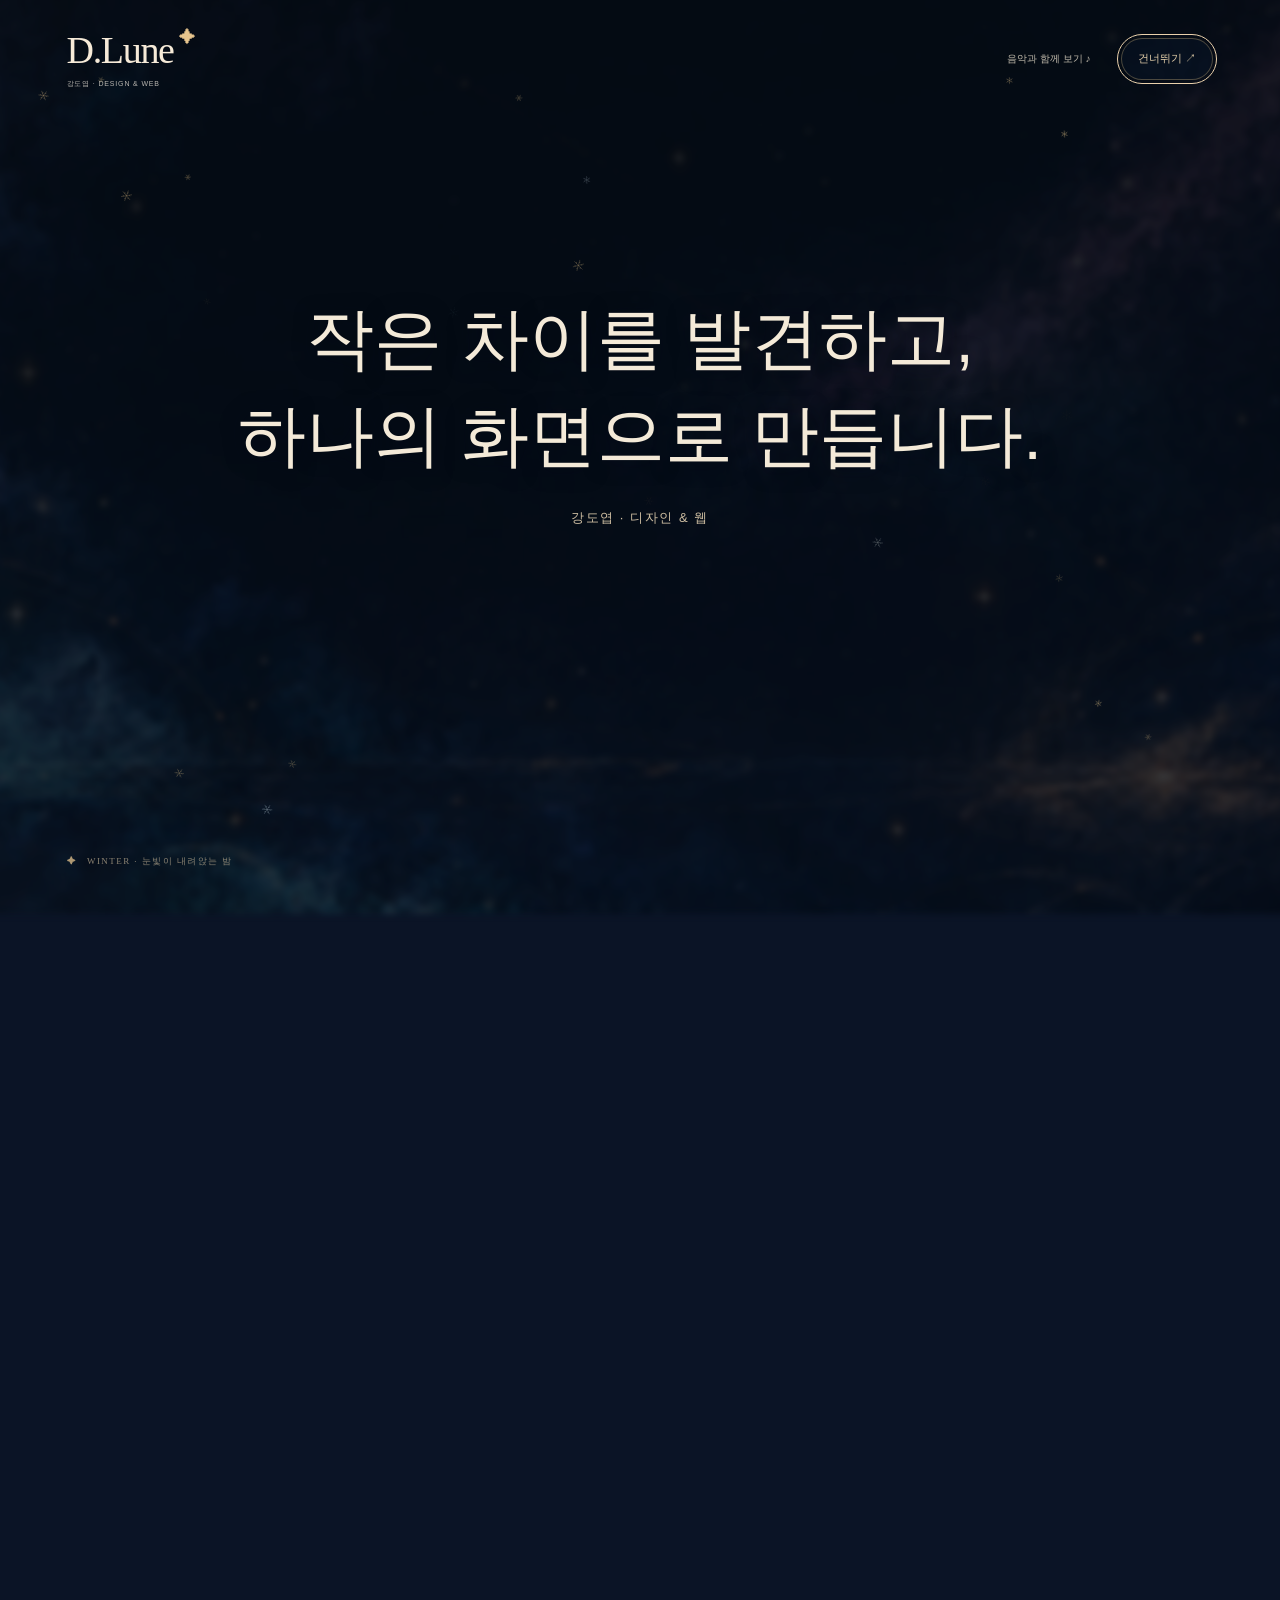
==== index.html @ 25601961 "Add Geunal Archive and refine project introductions" ====
<!DOCTYPE html>
<html lang="ko">
<head>
<meta charset="UTF-8">
<meta name="viewport" content="width=device-width, initial-scale=1">
<meta name="theme-color" content="#0b1426">
<title>D.Lune · Reactive Water</title>
<script>
(()=>{
  const key='dlune-intro-seen-v1';
  let seen=false;
  try{seen=localStorage.getItem(key)==='1';}catch{}
  if(!seen){try{seen=sessionStorage.getItem(key)==='1';}catch{}}
  window.__dlIntroSeen=seen;
  if(seen)document.documentElement.classList.add('intro-seen');
})();
</script>
<style>
html.intro-seen #opening{display:none}
html.intro-seen body.is-intro{overflow:auto}
html.intro-seen main,body.is-return-visit main{opacity:1;transition:none}
</style>

<link rel="icon" type="image/svg+xml" href="data:image/svg+xml,%3Csvg xmlns='http://www.w3.org/2000/svg' viewBox='0 0 64 64'%3E%3Crect width='64' height='64' rx='16' fill='%230b1426'/%3E%3Cpath d='M41 10A24 24 0 1 0 52 49A22 22 0 0 1 41 10Z' fill='%23e7c58e'/%3E%3C/svg%3E">

<style>
:root{
  color-scheme:dark;
  --bg:#1b2540;
  --text:#f5f4fc;
  --muted:#d6ddf0;
  --gold:#ead1ac;
  --line:#d3d9f03d;
  --ease:cubic-bezier(.22,.7,.2,1);
}
*{box-sizing:border-box}
body{
  margin:0;
  overflow-x:clip;
  background:var(--bg);
  color:var(--text);
  font-family:Arial,"Malgun Gothic",sans-serif;
}
body.is-intro{overflow:hidden}
html{scroll-padding-top:110px;overflow-x:clip}
button,a,select{-webkit-tap-highlight-color:transparent}
button,select{font:inherit}
button{color:inherit;cursor:pointer;touch-action:manipulation}
a[href],select,[role=button],[role=tab]{cursor:pointer}
button:focus-visible,a:focus-visible,select:focus-visible{
  outline:2px solid var(--gold);
  outline-offset:6px;
}
[hidden]{display:none!important}
a{color:inherit}
.sr-only{
  position:absolute;
  width:1px;
  height:1px;
  padding:0;
  overflow:hidden;
  clip-path:inset(50%);
  white-space:nowrap;
}
.eyebrow{
  color:var(--gold);
  font-size:11px;
  letter-spacing:.12em;
  line-height:1.8;
}
.muted{color:var(--muted)}

#pageBackdrop{
  position:fixed;
  inset:0;
  z-index:0;
  pointer-events:none;
  background:
    radial-gradient(ellipse at 9% 8%,#849be963,transparent 56%),
    radial-gradient(ellipse at 90% 33%,#ad85bc4f,transparent 55%),
    radial-gradient(ellipse at 40% 100%,#66b9bd3d,transparent 63%),
    linear-gradient(135deg,#253655,#2b304f 52%,#284459);
}
#ambient{
  position:fixed;
  inset:0;
  width:100vw;
  height:100vh;
  height:100dvh;
  z-index:0;
  opacity:.55;
  pointer-events:none;
}

header{
  position:fixed;
  inset:0 0 auto;
  z-index:20;
  display:flex;
  align-items:center;
  justify-content:space-between;
  gap:16px;
  padding:24px 5%;
  background:linear-gradient(#1b2540f5,#1b2540cf 65%,transparent);
}
.brand{
  border:0;
  padding:0;
  background:none;
  font-size:19px;
  letter-spacing:.04em;
  text-align:left;
  white-space:nowrap;
}
.brand small{
  display:block;
  margin-top:8px;
  font-size:8px;
  font-weight:400;
  letter-spacing:.1em;
  color:var(--muted);
}
nav{display:flex;align-items:center;gap:9px}
.nav-link{
  border:0;
  background:none;
  padding:10px;
  color:var(--muted);
  font-size:11px;
}
.round{
  width:36px;
  height:36px;
  border:1px solid var(--line);
  border-radius:50%;
  background:none;
  color:var(--gold);
}
.round[aria-pressed=false]{opacity:.5}
select{
  max-width:120px;
  padding:10px;
  border:1px solid var(--line);
  border-radius:22px;
  background:var(--bg);
  color:var(--gold);
  font-size:10px;
}

main{
  position:relative;
  z-index:1;
  max-width:1280px;
  margin:auto;
  padding:0 7%;
  opacity:0;
  transition:opacity .8s;
}
body.ready main{opacity:1}
.hero{
  position:relative;
  display:flex;
  align-items:center;
  min-height:60svh;
  padding:135px 0 28px;
}
.hero h1{
  font-size:clamp(34px,4.4vw,60px);
  line-height:1.35;
  letter-spacing:-.05em;
  font-weight:400;
  margin:18px 0;
}
.hero p:not(.eyebrow){
  font-size:14px;
  line-height:2.1;
  color:var(--muted);
}
.text-button{
  display:flex;
  align-items:center;
  justify-content:space-between;
  gap:35px;
  padding:15px 0;
  border:0;
  border-bottom:1px solid var(--line);
  background:none;
  color:var(--gold);
  font-size:13px;
}
.hero .text-button{margin-top:24px}
.hero-beam{
  position:absolute;
  bottom:0;
  left:50%;
  width:1px;
  height:120px;
  background:linear-gradient(transparent,var(--gold));
  opacity:.7;
}

/* 폴더와 중앙 연결선 */
.timeline{position:relative;padding:20px 0 80px}
.track{
  position:absolute;
  top:0;
  bottom:0;
  left:50%;
  width:2px;
  transform:translateX(-50%);
  background:#ead1ac25;
  pointer-events:none;
}
.track>span{
  display:block;
  position:relative;
  left:-1px;
  width:4px;
  height:100%;
  border-radius:4px;
  background:linear-gradient(#ead1ac40,#edbf85 72%,#fff6dd);
  transform-origin:top;
  transform:scaleY(0);
  box-shadow:0 0 10px #ead1ac99,0 0 24px #edb76d55;
}
.track-head{
  position:absolute;
  left:50%;
  top:0;
  width:18px;
  height:26px;
  border-radius:50%;
  transform:translate(-50%,-50%);
  background:radial-gradient(ellipse,#fffef4 15%,#ffe7ac 45%,#edb76d80 72%,transparent);
  box-shadow:0 0 16px #fff1c8cc,0 0 36px #edb76d99;
  pointer-events:none;
  z-index:2;
}
.track-head::before{
  content:"";
  position:absolute;
  left:50%;
  bottom:8px;
  width:48px;
  height:135px;
  transform:translateX(-50%);
  background:radial-gradient(ellipse at 50% 100%,#fff0ca70, #edb76d28 38%,transparent 72%);
}
.track-head::after{
  content:"";
  position:absolute;
  top:50%;
  left:50%;
  width:42px;
  height:2px;
  transform:translate(-50%,-50%);
  background:linear-gradient(90deg,transparent,#fff7df,transparent);
  box-shadow:0 0 9px #fff0ca99;
}
.timeline.light-muted .track>span{width:2px;left:0;box-shadow:none;background:#c4af84}
.timeline.light-muted .track-head{display:none}
.timeline.light-muted .node{box-shadow:none}
.timeline.light-muted .node::before{opacity:0}
.timeline.light-muted .node-ring,.timeline.light-muted .node-spark,
.timeline.light-muted .node::after{display:none}
.node-ring,.node-spark{position:absolute;pointer-events:none;opacity:0}
.node-ring{
  inset:-5px;
  border:1px solid #ffe4ae;
  border-radius:50%;
  box-shadow:0 0 12px #edb76d66,inset 0 0 10px #ead1ac44;
}
.node-ring.secondary{border-color:#c8ddfa;box-shadow:0 0 14px #adc9f855}
.node-spark{
  left:50%;top:50%;width:4px;height:4px;
  border-radius:50%;background:#fff0ce;
  box-shadow:0 0 9px #ffe3a9;
  transform:translate(-50%,-50%) rotate(var(--angle)) translateX(5px);
}
.node-spark:nth-of-type(3n){background:#cbdcff;box-shadow:0 0 9px #bacdfb}
.node.is-arriving::after{animation:node-flare 1.3s ease-out both}
.node.is-arriving .node-ring{animation:node-ring 1.25s cubic-bezier(.16,.7,.2,1) both}
.node.is-arriving .node-ring.secondary{animation-delay:.16s}
.node.is-arriving .node-spark{animation:node-spark 1.05s var(--delay) ease-out both}
@keyframes node-flare{
  0%{opacity:0;transform:translate(-50%,-50%) scale(.3)}
  18%{opacity:.9}
  100%{opacity:0;transform:translate(-50%,-50%) scale(1.5)}
}
@keyframes node-ring{
  0%{opacity:0;transform:scale(.5)}
  12%{opacity:.85}
  100%{opacity:0;transform:scale(5)}
}
@keyframes node-spark{
  0%{opacity:0;transform:translate(-50%,-50%) rotate(var(--angle)) translateX(7px) scale(.4)}
  18%{opacity:1}
  100%{opacity:0;transform:translate(-50%,-50%) rotate(var(--angle)) translateX(var(--radius)) scale(.2)}
}
.folder-row{
  position:relative;
  padding:70px 0;
  scroll-margin-top:110px;
}
.folder-row:first-of-type{padding-top:20px}
.row-trigger{
  position:relative;
  display:grid;
  grid-template-columns:1fr 1fr;
  gap:14%;
  align-items:center;
  min-height:290px;
}
.node{
  position:absolute;
  left:50%;
  top:50%;
  width:12px;
  height:12px;
  border-radius:50%;
  background:#9c97a1;
  transform:translate(-50%,-50%);
  box-shadow:0 0 12px #c4af8422;
  pointer-events:none;
}
.node::before{
  content:"";
  position:absolute;
  inset:-6px;
  border:1px solid #ead1ac38;
  border-radius:50%;
}
.node::after{
  content:"";
  position:absolute;
  left:50%;top:50%;
  width:100px;height:100px;
  border-radius:50%;
  background:radial-gradient(circle,#fff2cd99,#edbf8540 28%,#bacdfb15 52%,transparent 72%);
  opacity:0;
  pointer-events:none;
}
.node.is-reached{
  background:#fff1cf;
  box-shadow:0 0 12px #ffe4a9cc,0 0 28px #edb76d66;
}
.folder-control{
  position:relative;
  display:block;
  width:100%;
  max-width:390px;
  height:250px;
  margin:auto;
  border:0;
  background:none;
  text-align:left;
  perspective:900px;
  isolation:isolate;
}
.folder-tab{
  position:absolute;
  top:10px;
  left:0;
  width:52%;
  height:44px;
  padding:12px 20px;
  background:#68739e;
  border:1px solid #d6d9f263;
  border-radius:10px 15px 0 0;
  font-size:9px;
  letter-spacing:.1em;
}
.folder-sheet{
  position:absolute;
  inset:36px 18px 15px;
  background:#f2e9d8;
  border-radius:5px;
  transform:rotate(-3deg);
  transition:transform .42s var(--ease);
}
.folder-sheet i{
  display:block;
  height:1px;
  margin:24px;
  background:#6b64813d;
}
.folder-cover{
  position:absolute;
  inset:51px 0 0;
  display:flex;
  flex-direction:column;
  padding:25px 26px 20px;
  background:linear-gradient(125deg,#535f87,#343f65);
  border:1px solid #c8d2f060;
  border-radius:5px 14px 14px 14px;
  box-shadow:0 18px 40px #0003;
  transform-origin:bottom;
  transition:transform .32s var(--ease),border-color .3s,box-shadow .3s;
}
.folder-number{color:#f1ddbd;font-size:10px}
.folder-cover strong{
  margin:17px 0 9px;
  font-size:27px;
  font-weight:400;
}
.folder-description{font-size:11px;color:#b4b4a0}
.folder-meta{
  display:flex;
  justify-content:space-between;
  margin-top:auto;
  padding-top:18px;
  color:#e0e5f7;
  font-size:9px;
}
.folder-meta b{font-size:17px;font-weight:400}
.folder-control:hover .folder-cover{border-color:#c4af8480}
.folder-row.has-arrival .folder-cover{
  border-color:#ffe6b5aa;
  box-shadow:0 0 25px #edb76d22,0 18px 40px #0003;
}
.folder-control:hover .folder-sheet{
  transform:translateY(-4px) rotate(-2deg);
}
.folder-control.is-opening .folder-cover{
  transform:rotateX(-22deg) translateY(5px);
  border-color:#c4af84aa;
  box-shadow:0 22px 48px #0005;
}
.folder-control.is-opening .folder-sheet{transform:translateY(-18px)}
.folder-control.is-open .folder-cover{transform:rotateX(-8deg)}
.folder-control.is-open .folder-sheet{transform:translateY(-8px)}
.row-copy h2{
  font-size:clamp(23px,2.5vw,35px);
  font-weight:400;
  letter-spacing:-.04em;
  line-height:1.5;
  margin:15px 0;
}
.row-copy>p:not(.eyebrow){
  font-size:13px;
  line-height:2;
  color:var(--muted);
}
.row-hint{
  display:block;
  margin-top:25px;
  font-size:10px;
  color:#9b947e;
}
.folder-row:nth-of-type(even) .folder-control{
  grid-column:2;
  grid-row:1;
}
.folder-row:nth-of-type(even) .row-copy{
  grid-column:1;
  grid-row:1;
}
.enhanced .folder-control{
  opacity:0;
  transform:translateX(-45px) rotate(-2deg);
  transition:opacity .65s,transform .85s var(--ease);
}
.enhanced .folder-row:nth-of-type(even) .folder-control{
  transform:translateX(45px) rotate(2deg);
}
.enhanced .row-copy{
  opacity:0;
  transform:translateY(16px);
  transition:opacity .65s .16s,transform .7s .16s var(--ease);
}
.enhanced .row-trigger.visible .folder-control,
.enhanced .folder-row:nth-of-type(even) .row-trigger.visible .folder-control,
.enhanced .row-trigger.visible .row-copy{
  opacity:1;
  transform:none;
}

/* 폴더 내용 */
.panel{
  position:relative;
  margin-top:38px;
  padding:35px clamp(20px,4vw,55px) 30px;
  border:1px solid var(--line);
  border-radius:12px;
  background:#1b2540f5;
  scroll-margin-top:110px;
  overflow-wrap:anywhere;
}
.panel-top{
  display:flex;
  justify-content:space-between;
  align-items:center;
  gap:20px;
  padding-bottom:25px;
  border-bottom:1px solid var(--line);
}
.panel-top h2{
  font-weight:400;
  font-size:26px;
  margin:10px 0 0;
}
.close-folder{
  border:1px solid var(--line);
  border-radius:24px;
  padding:10px 17px;
  background:none;
  font-size:11px;
  color:var(--gold);
}
.content{padding:45px 0 30px}
.content h3{
  font-size:clamp(27px,3.5vw,43px);
  line-height:1.5;
  font-weight:400;
  letter-spacing:-.04em;
  margin:0 0 22px;
}
.reading{max-width:700px}
.reading p,.project-copy{
  color:var(--muted);
  font-size:14px;
  line-height:2.1;
}
.info-grid,.process-grid{
  display:grid;
  grid-template-columns:repeat(2,1fr);
  gap:30px;
  margin-top:30px;
}
.info-grid div,.process-grid article{
  border-top:1px solid var(--line);
  padding-top:20px;
  font-size:13px;
  line-height:1.9;
  color:var(--muted);
}
.info-grid b{
  display:block;
  color:var(--gold);
  font-size:10px;
  margin-bottom:10px;
}
.process-grid{grid-template-columns:repeat(3,1fr)}
.process-grid h4{font-size:17px;font-weight:400;color:var(--text)}
.process-grid p{font-size:13px;line-height:2}
.project+.project{
  margin-top:65px;
  padding-top:50px;
  border-top:1px solid var(--line);
}
.project-heading{margin-bottom:25px}
.project-heading h3{margin-bottom:8px}
.project-heading>p{color:var(--muted);font-size:13px;line-height:1.9}
.screen{overflow:hidden;border-radius:9px;border:1px solid #c4af8433}
.screen-bar{
  display:flex;
  justify-content:space-between;
  gap:15px;
  padding:13px 20px;
  background:#252c21;
  color:#c2c6b4;
  font-size:10px;
}
.demo{
  position:relative;
  min-height:410px;
  padding:28px 6%;
  background:#f1f3e6;
  color:#405638;
  overflow:hidden;
}
.demo-head{
  display:flex;
  justify-content:space-between;
  gap:15px;
  align-items:center;
  border-bottom:1px solid #54704424;
  padding-bottom:20px;
}
.demo-head strong{font-size:24px;font-weight:400}
.demo-head small{font-size:10px}
.demo h4{
  position:relative;
  z-index:1;
  font-size:clamp(28px,4vw,43px);
  font-weight:400;
  line-height:1.45;
  letter-spacing:-.05em;
  margin:30px 0 18px;
}
.demo p{position:relative;z-index:1;font-size:12px;line-height:1.9}
.demo-label{display:block;font-size:10px;margin-top:25px}
.ingredient-grid{
  position:relative;
  z-index:1;
  display:grid;
  grid-template-columns:repeat(3,1fr);
  gap:10px;
  margin-top:28px;
}
.ingredient-grid>div{
  padding:18px 12px;
  background:#fffef4;
  border:1px solid #dce3ca;
  border-radius:6px;
  font-size:12px;
}
.ingredient-grid small{
  display:block;
  margin-top:9px;
  font-size:10px;
  color:#84966e;
}
.produce{
  position:absolute;
  right:5%;
  top:100px;
  width:180px;
  height:180px;
  border-radius:50%;
  background:#e0e8cf;
  display:grid;
  place-items:center;
  font-size:85px;
  transform:rotate(-12deg);
}
.recipe-grid,.plan-grid{
  display:grid;
  grid-template-columns:1fr 1fr;
  gap:16px;
  margin-top:25px;
}
.recipe-grid article,.plan-grid article{
  padding:22px;
  background:#fffef4;
  border:1px solid #dce3ca;
  border-radius:7px;
  font-size:12px;
  line-height:1.9;
}
.recipe-art{font-size:47px;margin-bottom:14px}
.recipe-grid h5,.plan-grid h5{font-size:15px;margin:13px 0}
.tabs{
  display:flex;
  gap:22px;
  border-bottom:1px solid var(--line);
  margin-top:16px;
}
.tabs button{
  padding:15px 0;
  border:0;
  border-bottom:1px solid transparent;
  background:none;
  color:var(--muted);
  font-size:12px;
}
.tabs button[aria-selected=true]{border-color:var(--gold);color:var(--gold)}
#storyStatus{font-size:12px;color:var(--muted);line-height:1.9}
.demo-note{font-size:10px!important;color:#8e927f;line-height:1.8}
.project-copy{font-size:13px;margin-top:25px}
.cue{background:#e2dbe6;color:#67556f}
.cue .demo-head{border-color:#9984a144}
.cue-orb{
  position:absolute;
  right:-35px;
  top:70px;
  width:300px;
  height:300px;
  border-radius:50%;
  background:radial-gradient(circle at 30% 23%,#f4dccc,#c2b0cf 55%,#929ab8);
}
.moods{
  position:relative;
  z-index:1;
  display:flex;
  flex-wrap:wrap;
  gap:8px;
  margin:28px 0;
}
.moods button{
  padding:10px 14px;
  border:1px solid #9984a155;
  border-radius:24px;
  background:#eee7f1cc;
  color:#67556f;
  font-size:11px;
}
.moods button[aria-pressed=true]{background:#67556f;color:#fff}
.cue-note{
  position:relative;
  z-index:1;
  border-top:1px solid #9984a144;
  padding-top:18px;
  font-size:11px;
  line-height:1.9;
}
.contact-link{
  display:block;
  padding:14px 0;
  color:var(--gold);
  text-decoration:none;
}
.archive-footer{
  display:flex;
  justify-content:space-between;
  gap:20px;
  padding:40px 0 65px;
  font-size:10px;
  color:var(--muted);
}
/* 인트로 */
#opening{
  position:fixed;
  inset:0;
  z-index:50;
  isolation:isolate;
  transform-origin:0% 50%;
  backface-visibility:hidden;
}
#opening::before{
  content:"";
  position:absolute;
  inset:0;
  z-index:0;
  background:
    radial-gradient(ellipse at 50% 43%,#142039e8 0%,#19243cd9 34%,transparent 72%),
    radial-gradient(ellipse at 8% 12%,#667bb361,transparent 60%),
    radial-gradient(ellipse at 95% 70%,#8b72ab4d,transparent 62%),
    linear-gradient(135deg,#263654,#242c48 50%,#30475a);
  opacity:1;
  transition:opacity 1.1s var(--ease);
}
#opening::after{
  content:"";
  position:absolute;
  inset:0;
  z-index:3;
  pointer-events:none;
  border:1px solid #f1debc44;
  box-shadow:inset -28px 0 42px #0003,inset -2px 0 0 #fff2e766;
  opacity:0;
  transition:opacity .2s;
}
#opening.is-turning{
  overflow:hidden;
  border-radius:10px;
  box-shadow:35px 8px 95px #0007;
  will-change:transform,opacity;
}
#opening.is-turning::after{opacity:1}
#opening.is-turning .opening-top{opacity:0;pointer-events:none}
body.is-paper-entry .folder-row:first-of-type .folder-control{
  transition-delay:.08s;
}
body.is-paper-entry .folder-row:first-of-type .row-copy{
  transition-delay:.22s;
}
#introCanvas{
  position:absolute;
  inset:0;
  z-index:1;
  width:100%;
  height:100%;
}
.opening-top{
  position:absolute;
  top:30px;
  left:5%;
  right:5%;
  z-index:2;
  display:flex;
  justify-content:space-between;
  align-items:start;
  gap:15px;
  transition:opacity .4s;
}
.opening-top strong{font-size:17px;letter-spacing:.04em}
.opening-top small{
  display:block;
  margin-top:10px;
  font-size:9px;
  color:var(--muted);
}
.opening-actions{display:flex;gap:10px;align-items:center}
.opening-actions button{
  background:none;
  border:1px solid var(--line);
  border-radius:24px;
  padding:10px 14px;
  color:var(--muted);
  font-size:11px;
}
#introCaption{
  position:absolute;
  z-index:2;
  left:8%;
  right:8%;
  bottom:25%;
  text-align:center;
  font-size:clamp(13px,1.5vw,18px);
  color:#ede6dc;
  opacity:0;
}

/* 상세 창 */
dialog{
  width:min(720px,90vw);
  max-height:85dvh;
  padding:30px;
  border:1px solid var(--line);
  border-radius:12px;
  background:#222d4a;
  color:var(--text);
  overflow:auto;
}
dialog::backdrop{background:#000a;backdrop-filter:blur(10px)}
.dialog-top{
  display:flex;
  align-items:center;
  justify-content:space-between;
  gap:20px;
  color:var(--gold);
  font-size:10px;
}
dialog h2{font-size:32px;font-weight:400;line-height:1.5}
dialog p{font-size:14px;color:var(--muted);line-height:2}
dialog .round{font-size:22px}

/* 사진을 참고한 인사 캐릭터: 화면 오른쪽 하단 고정 */
#yeobaekDock{
  position:fixed;
  top:auto;
  left:auto;
  right:max(18px,env(safe-area-inset-right));
  bottom:max(16px,env(safe-area-inset-bottom));
  z-index:15;
  display:flex;
  flex-direction:column;
  align-items:center;
  gap:5px;
  width:146px;
  margin:0;
  padding:0;
  text-align:center;
  pointer-events:none;
}
.mascot-button{
  display:block;
  width:126px;
  height:162px;
  padding:0;
  border:0;
  background:none;
  pointer-events:auto;
  filter:drop-shadow(0 14px 17px #111a3440);
}
.mascot-button svg{width:100%;height:100%;overflow:visible}
.mascot-body{transform-origin:110px 218px}
.mascot-arm{
  transform-box:view-box;
  transform-origin:151px 158px;
}
.mascot-button.is-waving .mascot-arm{
  animation:mascot-wave 1.65s ease-in-out;
}
.mascot-button.is-waving .mascot-body{
  animation:mascot-nod 1.65s ease-in-out;
}
.mascot-button:hover .mascot-eyes{transform:translateY(-1px)}
.mascot-name{
  color:var(--gold);
  font-size:10px;
  letter-spacing:.12em;
  text-shadow:0 1px 5px #0008;
}
.mascot-message{
  display:block;
  max-width:146px;
  margin:0;
  padding:7px 10px;
  border:1px solid #ead1ac33;
  border-radius:12px;
  background:#202c43ed;
  color:var(--muted);
  font-size:10px;
  line-height:1.6;
}
.mascot-season{display:none}
.mascot-button[data-season=spring] .season-spring,
.mascot-button[data-season=summer] .season-summer,
.mascot-button[data-season=autumn] .season-autumn,
.mascot-button[data-season=winter] .season-winter{
  display:inline;
}
body.is-intro #yeobaekDock{
  visibility:hidden;
  pointer-events:none;
}
body.is-intro #yeobaekDock .mascot-button{
  pointer-events:none;
}
body.ready #yeobaekDock{
  animation:paper-hello .8s .35s both;
}
@keyframes mascot-wave{
  0%,100%{transform:rotate(0)}
  18%,50%{transform:rotate(-9deg)}
  34%,68%{transform:rotate(9deg)}
  84%{transform:rotate(-3deg)}
}
@keyframes mascot-nod{
  0%,100%{transform:rotate(0)}
  34%{transform:rotate(-1.5deg)}
  68%{transform:rotate(1deg)}
}
@keyframes paper-hello{
  from{opacity:0;transform:translateY(12px)}
  to{opacity:1;transform:none}
}

@media(max-width:700px){
  header{padding:20px 5% 28px}
  .brand{font-size:14px}
  .brand small{font-size:7px}
  .nav-link{display:none}
  nav{gap:5px}
  .round{width:30px;height:30px}
  select{max-width:82px;padding:8px;font-size:9px}
  main{padding:0 7%}
  .hero h1{font-size:clamp(33px,8vw,50px)}
  .hero p:not(.eyebrow){font-size:12px}
  .hero-beam{left:12px}
  .hero>div{padding-left:26px}
  .track{left:12px}
  .folder-row{padding:45px 0 45px 38px}
  .row-trigger{grid-template-columns:1fr;gap:25px}
  .node{left:-26px;top:150px}
  .folder-row:nth-of-type(even) .folder-control,
  .folder-row:nth-of-type(even) .row-copy{
    grid-column:1;
    grid-row:auto;
  }
  .folder-control{max-width:360px;height:230px}
  .folder-cover{padding:20px}
  .folder-cover strong{font-size:25px}
  .row-copy{padding-left:3px}
  .row-copy h2{font-size:25px}
  .row-copy>p:not(.eyebrow){font-size:12px}
  .row-hint{margin-top:17px}
  .enhanced .folder-control{
    transform:translateX(-20px) rotate(-1deg);
  }
  .enhanced .folder-row:nth-of-type(even) .folder-control{
    transform:translateX(20px) rotate(1deg);
  }
  .panel{margin-left:-38px;margin-top:28px;padding:25px 20px}
  .panel-top h2{font-size:23px}
  .content{padding-top:35px}
  .info-grid,.process-grid{grid-template-columns:1fr;gap:20px}
  .reading p{font-size:13px}
  .demo{padding:22px 6%;min-height:420px}
  .demo-head strong{font-size:20px}
  .demo-head small{font-size:9px}
  .demo h4{font-size:30px}
  .produce{
    right:-55px;
    top:150px;
    width:150px;
    height:150px;
    opacity:.35;
    font-size:65px;
  }
  .ingredient-grid{gap:6px}
  .ingredient-grid>div{padding:13px 7px;font-size:10px}
  .ingredient-grid small{font-size:9px}
  .recipe-grid,.plan-grid{gap:8px}
  .recipe-grid article,.plan-grid article{padding:14px 10px}
  .tabs{gap:18px}
  .tabs button{font-size:11px}
  .cue-orb{width:220px;height:220px;right:-100px;top:130px}
  .screen-bar span:last-child{display:none}
  .opening-top{top:25px}
  .opening-top strong{font-size:12px}
  .opening-top small{font-size:8px;max-width:150px;line-height:1.8}
  .opening-actions{gap:5px}
  .opening-actions button{font-size:9px;padding:9px}
  #introCaption{bottom:28%}
  .archive-footer{font-size:8px}

  #yeobaekDock{
    width:96px;
    right:max(10px,env(safe-area-inset-right));
    bottom:max(10px,env(safe-area-inset-bottom));
  }
  #yeobaekDock .mascot-button{width:84px;height:108px}
  #yeobaekDock .mascot-name{font-size:8px}
  #yeobaekDock .mascot-message{display:none}
}

@media(prefers-reduced-motion:reduce){
  *,*::before,*::after{
    animation:none!important;
    transition:none!important;
    scroll-behavior:auto!important;
  }
  .enhanced .folder-control,
  .enhanced .folder-row:nth-of-type(even) .folder-control,
  .enhanced .row-copy{
    opacity:1;
    transform:none;
  }
  .node-ring,.node-spark,.node::after{display:none!important}
  .track-head::before{opacity:.4}
}

/* INK MOON — the archive keeps every original interaction. */
:root{--bg:#0b1426;--text:#f4ebdc;--muted:#c3bfd0;--gold:#e7c58e;--line:#e7c58e35}
body{background:#0b1426;color:var(--text)}
#pageBackdrop{--sky-panorama-image:url('[data-uri]');background-image:linear-gradient(90deg,#07102145,transparent 55%,#07102108)}
#pageBackdrop::after{content:"";position:absolute;inset:0;background:linear-gradient(180deg,#08102110,transparent 55%,#08102020)}
#ambient{z-index:0;opacity:.9}
header{padding:25px 5.2% 28px;background:linear-gradient(#091224ed,#0b1426b5 68%,transparent);gap:28px}
.brand{font-family:Georgia,"Times New Roman",serif;font-size:43px;letter-spacing:-.035em;line-height:1;color:#f6ecdd}
.brand .brand-star{font-size:22px;vertical-align:top;margin-left:7px;color:var(--gold)}
.brand small{font-family:Georgia,serif;color:#ded2bc;font-size:8px;letter-spacing:.45em;margin-top:9px}
.chapter-title{display:flex;align-items:center;gap:20px;color:var(--gold);font:10px Georgia,serif;letter-spacing:.35em;white-space:nowrap}
.chapter-title::before,.chapter-title::after{content:"✦";font-size:15px;letter-spacing:0}
nav{gap:12px}.nav-link{font-family:Georgia,serif;font-size:10px;letter-spacing:.2em;color:#f1e7d6;padding:10px 7px}
.nav-link:hover{color:var(--gold)}
.round{width:35px;height:35px;border-color:#c9a87975;background:#0c172454;color:#f4d095;font-size:17px;transition:background .2s,border-color .2s}
.round:hover{background:#e7c58e17;border-color:var(--gold)}
.round[aria-pressed=false]{opacity:.6}
select{background:#10192dc9;border-color:#c9a87945;color:#d8c6a9;max-width:98px;font-size:9px;padding:9px}
main{max-width:1510px;padding:0 6.4%}
.hero{min-height:55svh;padding:145px 0 35px;align-items:center}
.hero .eyebrow{font-family:Georgia,serif;letter-spacing:.19em;font-size:9px;color:#cfb78f}
.hero h1{font-size:clamp(45px,5.2vw,80px);font-weight:300;line-height:1.24;letter-spacing:-.07em;margin:20px 0 20px;text-shadow:0 2px 30px #07102170}
.hero p:not(.eyebrow){font-size:clamp(13px,1.25vw,17px);line-height:1.95;color:#cbc5d0;letter-spacing:-.03em}
.hero .text-button{margin-top:22px;border-bottom-color:#e7c58ead;font-size:13px;padding-bottom:12px;min-width:160px}
.hero-beam{height:120px;background:linear-gradient(transparent,#e7c58e66);opacity:.7}
.eyebrow{color:#e1bf88}
.timeline{padding-bottom:100px}
.folder-row{padding:48px 0}
.row-trigger{min-height:330px;gap:14%}
.track{background:#e7c58e35}
.track>span{background:linear-gradient(#c9a26c30,#d7ae72 72%,#fff4d0)}
.track-head{width:17px;height:25px;clip-path:polygon(50% 0,61% 38%,100% 50%,61% 62%,50% 100%,39% 62%,0 50%,39% 38%);background:#ffdf9e;box-shadow:none;filter:drop-shadow(0 0 9px #ffe2a5)}
.track-head::before,.track-head::after{display:none}
.node{width:6px;height:6px;background:#9b8667}
.node::before{inset:-6px;border-color:#e1bf8820}
.node.is-reached{background:#ffe5b2;box-shadow:0 0 12px #ffe4a999,0 0 30px #edb76d55}
.folder-control{max-width:480px;height:322px}
.folder-tab{top:10px;width:48%;height:66px;padding:18px 24px;background:linear-gradient(130deg,#42485f,#202c44);border:1px solid #ddd1b375;border-radius:17px 25px 0 0;color:#ded0b9;font:10px Georgia,serif;letter-spacing:.12em;box-shadow:0 0 20px #0002}
.folder-sheet{inset:29px 18px 16px;background:linear-gradient(100deg,#d5c4a4,#f0dfbf 45%,#d9c6a9);transform:rotate(-6deg);border:1px solid #d2b68b;border-radius:3px;box-shadow:0 -2px 12px #0003}
.folder-sheet::before{content:"✧   D.LUNE ARCHIVE";position:absolute;top:13px;right:20px;color:#a68a62;font:8px Georgia,serif;letter-spacing:.17em;border:1px solid #b1966c70;padding:9px}
.folder-sheet i{margin:25px 23px;background:#957d5525}
.folder-cover{inset:65px 0 0;padding:31px 30px 25px 39%;border-color:#c8c4c299;border-radius:4px 16px 13px 13px;background:radial-gradient(ellipse at 25% 15%,#6b71864a,transparent 70%),linear-gradient(125deg,#384157,#1c2940 65%,#25314a);box-shadow:0 18px 28px #02071665,inset 0 0 35px #d4c7b00c;overflow:hidden}
.folder-cover::after{content:"";position:absolute;inset:0;pointer-events:none;opacity:.25;background-image:url('data:image/svg+xml,%3Csvg xmlns="http://www.w3.org/2000/svg" width="180" height="180"%3E%3Cfilter id="n"%3E%3CfeTurbulence type="fractalNoise" baseFrequency=".72" numOctaves="3" stitchTiles="stitch"/%3E%3C/filter%3E%3Cpath fill="%23fff" filter="url(%23n)" opacity=".35" d="M0 0h180v180H0z"/%3E%3C/svg%3E')}
.folder-emblem{position:absolute;left:10%;top:36%;width:22%;aspect-ratio:1;color:#d6b076;filter:drop-shadow(0 2px 5px #0004)}
.folder-emblem svg{width:100%;height:100%}
.folder-number{font:9px Georgia,serif;letter-spacing:.22em;color:#e3ceaa}
.folder-cover strong{font-family:Georgia,"Batang",serif;font-size:29px;font-weight:400;letter-spacing:.07em;margin:21px 0 15px}
.folder-cover strong::after{content:"";display:block;width:38px;height:1px;margin-top:16px;background:#d5ae74}
.folder-description{font-size:10px;color:#c7c6cd;line-height:1.7}
.folder-meta{font-size:8px;color:#cabca3;padding-top:12px;line-height:1.6;gap:12px}
.folder-control:hover .folder-cover{border-color:#efd3a4;box-shadow:0 20px 40px #01061380,inset 0 0 35px #d4c7b00c}
.folder-row.has-arrival .folder-cover{border-color:#ffe8bb;box-shadow:0 0 35px #e7c58e27,0 18px 30px #0005}
.row-copy{max-width:365px}
.row-copy .eyebrow{font:10px Georgia,serif;letter-spacing:.2em}
.row-copy h2{font-size:clamp(25px,2.25vw,34px);letter-spacing:-.04em;line-height:1.5;margin:16px 0 20px}
.row-copy h2::after{content:"";display:block;width:38px;height:1px;background:#d5ae74;margin-top:18px}
.row-copy>p:not(.eyebrow){font-size:13px;line-height:2.05;color:#c6c3ce}
.row-hint{color:#cdb591;font-size:10px;letter-spacing:.02em;margin-top:20px}
.panel{background:#101b2ef5;border-color:#c4a26d55;border-radius:8px;box-shadow:0 22px 65px #0004}
.panel-top h2,.reading h3,.project-heading h3{font-family:Georgia,"Batang",serif;letter-spacing:-.02em}
.close-folder{border-color:#b99b6b55;color:#dfc79e;background:#e7c58e08}
.panel .text-button{border-color:#e7c58e50}
dialog{background:#111e33;border-color:#c4a26d70;box-shadow:0 25px 100px #0008}
.archive-footer{border-top:1px solid #e7c58e28;color:#b2a991;font-family:Georgia,serif;font-size:9px;letter-spacing:.12em;padding-bottom:40px}
#yeobaekDock{width:230px;right:max(24px,env(safe-area-inset-right));bottom:max(20px,env(safe-area-inset-bottom));gap:5px;transition:width .35s,opacity .3s}
.mascot-button{width:205px;height:307px;filter:drop-shadow(0 16px 14px #02071470)}
.season-pin{position:absolute;right:8%;top:15%;font-size:12px;color:var(--gold)}
.mascot-button{position:relative}
.moon-character{display:block;width:100%;height:100%;object-fit:contain;transform-origin:50% 90%}
.mascot-button.is-waving .moon-character{animation:moon-greeting 1.65s ease-in-out}
.mascot-name{font:18px Georgia,serif;letter-spacing:.04em;color:#e5c08a}
.mascot-name::after{content:"✦";display:block;font-size:12px;margin-top:5px}
.mascot-message{order:-1;max-width:220px;border-radius:30px;background:#101a2ca6;border-color:#c9c7d17a;font-size:11px;line-height:1.8;padding:9px 17px;margin-bottom:6px;color:#e8e4e4;position:relative}
.mascot-message::after{content:"";position:absolute;right:42px;bottom:-9px;width:12px;height:15px;border-right:1px solid #c9c7d17a;transform:skew(-34deg);background:linear-gradient(140deg,#101a2ca6,transparent 55%)}
body.has-open-folder #yeobaekDock{width:144px;opacity:.9}
body.has-open-folder .mascot-button{width:130px;height:195px}
body.has-open-folder .mascot-message{display:none}
.sky-leaves{position:fixed;inset:0;z-index:0;pointer-events:none;overflow:hidden}
.sky-leaf{position:absolute;width:28px;opacity:.68;animation:leaf-sway 12s ease-in-out infinite alternate}
.sky-leaf:nth-child(1){top:15%;left:3%;transform:rotate(-28deg)}
.sky-leaf:nth-child(2){top:38%;right:3%;width:35px;animation-delay:-4s}
.sky-leaf:nth-child(3){bottom:13%;left:1%;width:52px;opacity:.3;filter:blur(2px);animation-delay:-7s}
.sky-leaf:nth-child(4){bottom:6%;right:8%;width:30px;opacity:.4;animation-delay:-2s}
body.is-intro .sky-leaves{visibility:hidden}
body.visual-paused .sky-leaf{animation-play-state:paused}
@keyframes leaf-sway{to{translate:8px 12px;rotate:12deg}}
@keyframes moon-greeting{0%,100%{transform:rotate(0) translateY(0)}25%,65%{transform:rotate(-3deg) translateY(-5px)}45%,85%{transform:rotate(2deg) translateY(-2px)}}
@media(min-width:1700px){.hero{min-height:590px}.folder-row{padding:60px 0}#yeobaekDock{right:calc((100vw - 1650px)/2)}}
@media(max-width:1150px){.chapter-title{display:none}header{gap:20px}main{padding:0 6%}.brand{font-size:37px}.nav-link{letter-spacing:.1em}#yeobaekDock{width:170px;right:12px}.mascot-button{width:154px;height:231px}.mascot-message{max-width:165px;font-size:9px}.row-copy{max-width:320px}.folder-cover{padding-left:36%;padding-right:18px}.folder-cover strong{font-size:25px}}
@media(max-width:700px){
  header{padding:20px 5% 24px;gap:10px}.brand{font-size:31px}.brand .brand-star{font-size:14px;margin-left:3px}.brand small{font-size:6px;letter-spacing:.25em;margin-top:6px}
  nav{gap:5px}.nav-link{display:none}.round{width:29px;height:29px;font-size:15px}select{max-width:78px;font-size:8px;padding:8px}
  main{padding:0 7%}.hero{min-height:530px;padding-top:130px;padding-bottom:45px}.hero>div{padding-left:26px}.hero .eyebrow{font-size:8px;letter-spacing:.1em}.hero h1{font-size:clamp(36px,8.9vw,59px);line-height:1.3;margin:21px 0}.hero p:not(.eyebrow){font-size:12px;line-height:2}.hero .text-button{font-size:12px;margin-top:22px}.hero-beam{left:12px;height:90px}
  .folder-row{padding:36px 0 44px 38px}.row-trigger{grid-template-columns:1fr;gap:30px;min-height:290px}.track{left:12px}.node{left:-26px;top:150px}
  .folder-control{max-width:365px;height:260px}.folder-tab{height:56px;padding:15px 18px;top:13px;font-size:8px}.folder-sheet{inset:30px 14px 13px;transform:rotate(-5deg)}.folder-sheet::before{font-size:6px;padding:6px;right:10px}
  .folder-cover{inset:61px 0 0;padding:22px 20px 19px 36%}.folder-cover strong{font-size:24px;letter-spacing:.02em;margin:18px 0 11px}.folder-cover strong::after{margin-top:14px;width:25px}.folder-number{font-size:7px;letter-spacing:.13em}.folder-description{font-size:9px}.folder-meta{font-size:7px;line-height:1.5}.folder-emblem{top:37%;left:9%;width:22%}
  .row-copy{max-width:260px;padding-left:3px}.row-copy h2{font-size:26px;margin-top:12px}.row-copy>p:not(.eyebrow){font-size:12px}.row-copy .eyebrow{font-size:8px}.row-hint{font-size:9px}
  .panel{margin-left:-38px;padding:25px 20px;margin-top:30px}.archive-footer{font-size:7px;letter-spacing:.06em;gap:14px;padding-top:25px}
  #yeobaekDock{width:100px;right:max(10px,env(safe-area-inset-right));bottom:max(10px,env(safe-area-inset-bottom))}.mascot-button,#yeobaekDock .mascot-button{width:94px;height:141px}.mascot-name,#yeobaekDock .mascot-name{font-size:11px}.mascot-name::after{font-size:8px;margin-top:3px}.mascot-message,#yeobaekDock .mascot-message{display:none}
  body.has-open-folder #yeobaekDock{width:74px;opacity:.85}body.has-open-folder #yeobaekDock .mascot-button{width:70px;height:105px}body.has-open-folder .mascot-name{font-size:9px}
  .sky-leaf:nth-child(2){width:20px}.sky-leaf:nth-child(3),.sky-leaf:nth-child(4){display:none}
}
@media(prefers-reduced-motion:reduce){.sky-leaf,.moon-character{animation:none!important}#yeobaekDock{transition:none}.enhanced .folder-control,.enhanced .row-copy{transform:none;opacity:1}}


/* 세로는 뷰포트에 고정하고, 밤하늘만 오른쪽으로 이어서 흐릅니다. */
#pageBackdrop{
  inset:0;width:100%;height:100%;overflow:hidden;contain:layout paint;
  --sky-tile-width:max(100vw,150vh);
}
.sky-panorama{
  position:absolute;top:0;left:calc(-2 * var(--sky-tile-width));
  width:calc(4 * var(--sky-tile-width));height:100%;display:flex;
  pointer-events:none;will-change:transform;
  animation:sky-pan-right 360s linear infinite;
}
.sky-panorama>span{
  flex:0 0 var(--sky-tile-width);height:100%;
  background-image:var(--sky-panorama-image);
  background-size:cover;background-position:center;
}
/* 구름이 좌우 대칭 얼굴처럼 합쳐지지 않도록 원래 방향으로 이어 붙입니다. */
.sky-panorama>span{mask-image:linear-gradient(90deg,transparent,#000 4%,#000 96%,transparent);-webkit-mask-image:linear-gradient(90deg,transparent,#000 4%,#000 96%,transparent)}
@keyframes sky-pan-right{
  from{transform:translateX(0)}
  to{transform:translateX(calc(2 * var(--sky-tile-width)))}
}
body.visual-paused .sky-panorama{animation-play-state:paused}
@media(prefers-reduced-motion:reduce){.sky-panorama{animation:none;will-change:auto}}

#pageBackdrop>#ambient{position:absolute;inset:0;width:100%;height:100%;opacity:1;z-index:1}
#pageBackdrop::after{z-index:2}
#shootingCursor{position:fixed;left:0;top:0;width:0;height:0;z-index:100;pointer-events:none;--cursor-angle:-.4rad;--tail-length:24px}
.cursor-star{position:absolute;left:0;top:0;transform:translate(-50%,-50%);font-size:10px;line-height:1;color:#fff2c7;text-shadow:0 0 5px #e9bd76,0 0 10px #d9ad6770;transition:font-size .15s}
.cursor-tail{position:absolute;right:1px;top:-.7px;width:var(--tail-length);height:1.4px;transform:rotate(var(--cursor-angle));transform-origin:right center;background:linear-gradient(90deg,transparent,#dbb47188,#fff1c6);border-radius:100%;opacity:.85;transition:width .15s,opacity .15s}
#shootingCursor.is-idle .cursor-tail{width:12px;opacity:.3}
#shootingCursor.is-link .cursor-star{font-size:12px}
#shootingCursor.is-pressed .cursor-star{font-size:8px}
@media(hover:hover) and (pointer:fine) and (prefers-reduced-motion:no-preference){body.shooting-cursor-active,body.shooting-cursor-active button,body.shooting-cursor-active a,body.shooting-cursor-active [role=tab]{cursor:none}}
@media(prefers-reduced-motion:reduce){#shootingCursor{display:none!important}}

/* 별 커서의 조작 피드백과 스크롤 깊이 */
#shootingCursor .cursor-star{font-size:14px;transition:font-size .18s,color .18s,text-shadow .18s,rotate .25s}
#shootingCursor.is-link .cursor-star{font-size:18px;color:#fffced;text-shadow:0 0 8px #ffe4a9,0 0 18px #f5c56e88;rotate:18deg}
#shootingCursor.is-link .cursor-tail{height:2px;opacity:1}
#shootingCursor.is-pressed .cursor-star{font-size:12px;rotate:45deg}
.cursor-ripple{position:absolute;left:0;top:0;width:12px;height:12px;border:1px solid #ffeac1;border-radius:50%;opacity:0;pointer-events:none;transform:translate(-50%,-50%)}
#shootingCursor.is-clicked .cursor-ripple{animation:cursor-ripple .5s ease-out both}
@keyframes cursor-ripple{0%{opacity:.85;transform:translate(-50%,-50%) scale(.5)}100%{opacity:0;transform:translate(-50%,-50%) scale(3.5)}}

#pageBackdrop::after{background:radial-gradient(ellipse at var(--scroll-glow-x,60%) 70%,#d5ad7030,transparent 56%),linear-gradient(180deg,#08102110,transparent 55%,#08102020);opacity:calc(.45 + var(--scroll-glow,0)*.55);transition:opacity .7s}
.sky-leaves{translate:none}
body.visual-paused #pageBackdrop{translate:none}
body.visual-paused #pageBackdrop::after{opacity:.45}
@media(prefers-reduced-motion:reduce){#pageBackdrop,.sky-leaves{translate:none!important;transition:none!important}#shootingCursor .cursor-ripple{animation:none!important}#pageBackdrop::after{opacity:.45;transition:none}}

#musicScene{position:fixed;inset:0;width:100vw;height:100vh;height:100dvh;pointer-events:none;z-index:0}
</style>
<style>
/* 미리보기는 폴더 안에서만 보이고, 표지는 항상 앞에 놓입니다. */
#folder-button-1>.project-peeks{position:absolute;inset:36px 14px 14px;overflow:hidden;border-radius:5px;pointer-events:none;z-index:1}
#folder-button-1>.folder-cover{z-index:2}
.project-peek{
 position:absolute;top:0;height:166px;display:block;overflow:hidden;
 pointer-events:none;border:1px solid #e4dcc8;border-radius:6px;
 background:#f1f3e6;box-shadow:0 4px 10px #02071435;
 transform-origin:50% 100%;transition:transform .4s var(--ease);
}
.project-peek.peek-fresh{left:3%;width:36%;z-index:1;transform:rotate(-3deg)}
.project-peek.peek-cue{left:22%;width:36%;z-index:2;transform:rotate(-1deg);background:#e2dbe6}
.project-peek.peek-before{left:41%;width:36%;z-index:3;transform:rotate(3deg);background:#421c2a}
.peek-bar{display:flex;align-items:center;gap:6px;height:24px;padding:0 7px;background:#fbf8f0;color:#494c49;font:9px Georgia,serif;white-space:nowrap;overflow:hidden;border-bottom:1px solid #6569601c}
.peek-dots{color:#b4ab98;font:9px Arial;letter-spacing:1px}
.peek-type{margin-left:auto;color:#8a867d;font:6px Arial;letter-spacing:.1em}
.project-peek img{display:block;width:100%;height:142px;object-fit:cover;object-position:top}
@media(hover:hover) and (pointer:fine){
 #folder-button-1:hover .peek-fresh{transform:translateY(-5px) rotate(-3deg)}
 #folder-button-1:hover .peek-cue{transform:translateY(-7px) rotate(-1deg)}
 #folder-button-1:hover .peek-before{transform:translateY(-5px) rotate(3deg)}
}
#folder-button-1:is(:focus-visible,.is-opening,.is-open) .peek-fresh{transform:translateY(-5px) rotate(-3deg)}
#folder-button-1:is(:focus-visible,.is-opening,.is-open) .peek-cue{transform:translateY(-7px) rotate(-1deg)}
#folder-button-1:is(:focus-visible,.is-opening,.is-open) .peek-before{transform:translateY(-5px) rotate(3deg)}
@media(max-width:700px){
 #folder-button-1>.project-peeks{inset:34px 10px 14px}
 .project-peek{height:143px}
 .peek-bar{height:22px;padding:0 5px;gap:4px;font-size:8px}
 .peek-type{font-size:5px}
 .project-peek img{height:121px}
}
body.visual-paused .project-peek{transition:none}
body.visual-paused .project-peek.peek-fresh{transform:rotate(-3deg)!important}
body.visual-paused .project-peek.peek-cue{transform:rotate(-1deg)!important}
body.visual-paused .project-peek.peek-before{transform:rotate(3deg)!important}
@media(prefers-reduced-motion:reduce){
 .project-peek{transition:none!important}
 .project-peek.peek-fresh{transform:rotate(-3deg)!important}
 .project-peek.peek-cue{transform:rotate(-1deg)!important}
 .project-peek.peek-before{transform:rotate(3deg)!important}
}
</style>
<style>
/* 자기소개 폴더 안의 사진 기록 카드 */
.about-layout{display:grid;grid-template-columns:224px minmax(0,1fr);gap:clamp(30px,5vw,70px);align-items:start}
.about-photo-card{
  position:relative;margin:8px 0 0;padding:12px 12px 15px;
  background:linear-gradient(135deg,#f4edde,#e5d8bf);
  border:1px solid #dccba8;border-radius:3px;
  box-shadow:0 13px 30px #02081750;
  transform:rotate(-2deg);color:#544b40;
}
.about-photo-card::before{
  content:"";position:absolute;right:19px;top:-16px;width:16px;height:39px;
  border:2px solid #b2996f;border-radius:9px;transform:rotate(14deg);
  box-shadow:1px 1px 2px #0002;pointer-events:none;
}
.about-photo-label{display:block;margin:0 0 9px;color:#7c6b52;font:8px Georgia,serif;letter-spacing:.16em}
.about-photo{display:block;width:100%;height:auto;aspect-ratio:4/5;object-fit:cover;border:1px solid #91857133;border-radius:1px;background:#d8d5d0}
.about-photo-card figcaption{display:flex;justify-content:space-between;align-items:center;gap:10px;padding:13px 1px 0}
.about-photo-card figcaption>span{font-size:15px;letter-spacing:.1em}
.about-photo-card figcaption>small{font:7px Georgia,serif;letter-spacing:.1em;color:#8b795c}
.about-copy{min-width:0}
.about-copy h3{margin-top:0}
@media(max-width:1000px) and (min-width:701px){.about-layout{grid-template-columns:185px minmax(0,1fr);gap:30px}.about-copy .info-grid{grid-template-columns:1fr;gap:12px}}
@media(max-width:700px){
 .about-layout{grid-template-columns:minmax(0,1fr);gap:35px}
 .about-photo-card{width:190px;max-width:85%;justify-self:center;margin-top:8px}
 .about-copy .info-grid{grid-template-columns:1fr;gap:18px}
}
</style>
<style>
/* 간결한 연락처와 직접 연결·복사 */
.contact-content h3{word-break:keep-all;overflow-wrap:break-word}
.contact-intro{margin:0 0 30px;color:var(--muted);font-size:13px;line-height:1.9}
.contact-methods{border-top:1px solid var(--line)}
.contact-method{display:grid;grid-template-columns:36px minmax(0,1fr) auto;gap:18px;align-items:center;padding:22px 0;border-bottom:1px solid var(--line)}
.contact-mark{width:34px;height:34px;display:grid;place-items:center;border:1px solid #d6b47b45;border-radius:50%;color:var(--gold)}
.contact-mark svg{width:17px;height:17px}
.contact-method-link{display:block;min-width:0;text-decoration:none;padding:3px 0}
.contact-method-label{display:block;margin-bottom:9px;color:#c5c1c9;font-size:10px;letter-spacing:.06em}
.contact-method-value{color:var(--gold);font-size:clamp(16px,1.8vw,21px);line-height:1.5;overflow-wrap:anywhere;user-select:text;transition:color .2s}
.contact-method-link:hover .contact-method-value{color:#fff0d2;text-decoration:underline;text-underline-offset:5px}
.contact-copy{padding:9px 14px;border:1px solid #d6b47b55;border-radius:20px;background:transparent;color:var(--gold);font-size:11px;transition:background .2s,border-color .2s}
.contact-copy:hover{background:#e7c58e12;border-color:var(--gold)}
.contact-copy-status{min-height:24px;margin:15px 0 0;color:var(--muted);font-size:11px;line-height:1.8}
@media(max-width:700px){body:has(#folder-panel-3:not([hidden])) #yeobaekDock{visibility:hidden;pointer-events:none}}
@media(max-width:480px){.contact-method{grid-template-columns:minmax(0,1fr) auto;gap:12px;padding:19px 0}.contact-mark{display:none}.contact-copy{padding:9px 12px}.contact-intro{font-size:12px}}
</style>
<style>
/* 프로젝트는 간략히, 상세 창에서는 내용에 집중 */
.project-overview{display:grid;grid-template-columns:minmax(180px,240px) minmax(0,1fr);align-items:center;gap:28px;margin:25px 0}
.project-overview-image{display:block;width:100%;height:auto;aspect-ratio:5/3;object-fit:cover;object-position:top;border-radius:7px;border:1px solid #e7c58e40;background:#111c30}
.project-summary{color:var(--muted);font-size:14px;line-height:1.95;margin:0 0 14px;word-break:keep-all;overflow-wrap:anywhere}
.project-tags{color:var(--gold);font-size:11px;line-height:1.8;margin:0}
.project-demo-disclosure{border:1px solid var(--line);border-radius:8px;margin:22px 0;padding:0 18px}
.project-demo-disclosure>summary{display:flex;align-items:center;justify-content:space-between;gap:15px;padding:16px 0;cursor:pointer;list-style:none;font-size:12px;color:var(--gold)}
.project-demo-disclosure>summary::-webkit-details-marker{display:none}
.project-demo-disclosure>summary:focus-visible{outline:2px solid var(--gold);outline-offset:5px}
.project-demo-disclosure[open]>summary{border-bottom:1px solid var(--line);margin-bottom:20px}
.project-demo-disclosure[open]>summary>span{transform:rotate(45deg)}
.project-demo-disclosure .project-copy{margin-bottom:22px}
.project-actions{display:flex;align-items:center;flex-wrap:wrap;gap:16px 28px}
.project-actions .text-button{min-width:130px}
.project-site-link{display:inline-flex;align-items:center;justify-content:center;gap:14px;padding:13px 18px;border:1px solid #dbbb8170;border-radius:6px;color:var(--gold);background:#e7c58e0a;text-decoration:none;font-size:13px;line-height:1.5}
.project-site-link:hover{border-color:var(--gold);background:#e7c58e16}
.project-site-link small{font-size:9px;color:var(--muted)}
.project-site-status{font-size:11px!important;line-height:1.8!important;color:var(--muted);margin:14px 0 0}
#detail{width:min(800px,92vw);padding:0 30px 28px;scrollbar-gutter:stable}
#detail .dialog-top{position:sticky;top:0;z-index:1;padding:19px 0;background:#222d4af5;border-bottom:1px solid var(--line)}
#detail h2{margin:25px 0 12px;word-break:keep-all}
.detail-tags{display:flex;gap:8px;flex-wrap:wrap;margin:20px 0 28px}
.detail-tags>span{padding:6px 10px;border:1px solid var(--line);border-radius:20px;color:var(--gold);font-size:10px;line-height:1.5}
.detail-section{border-top:1px solid var(--line);padding-top:20px;margin-top:24px}
.detail-section h3{margin:0 0 12px;color:var(--gold);font-size:15px;font-weight:400}
.detail-section p{margin:0;font-size:13px;line-height:1.95;word-break:keep-all;overflow-wrap:anywhere}
.detail-feature-list{list-style:none;margin:0;padding:0;display:grid;gap:16px}
.detail-feature-list strong{display:block;margin-bottom:4px;color:var(--text);font-size:13px;font-weight:400}
.detail-feature-list p{color:var(--muted)}
.detail-site-area{margin-top:28px;padding-top:22px;border-top:1px solid var(--line)}
#detailProjectNote{font-size:11px!important;margin-top:20px;line-height:1.8}
@media(max-width:700px){
 .project-overview{grid-template-columns:minmax(0,1fr);gap:18px}
 .project-overview-image{max-width:420px}
 .project-summary{font-size:13px}
 .project-demo-disclosure{padding:0 12px}
 #detail{padding:0 20px 24px}
 #detail h2{font-size:27px}
}
</style>
<style>
/* 첨부된 실제 프로젝트의 최신 화면 캡처 */
.project-captures{display:grid;grid-template-columns:repeat(2,minmax(0,1fr));gap:18px;margin:20px 0}
.project-captures figure{margin:0;min-width:0}
.project-captures img{display:block;width:100%;height:auto;border:1px solid var(--line);border-radius:6px;background:#f9f6f0}
.project-captures figcaption{margin-top:9px;color:var(--muted);font-size:10px;line-height:1.8}
.project-capture-help{margin:0 0 20px;color:var(--muted);font-size:11px;line-height:1.8}
@media(max-width:700px){.project-captures{grid-template-columns:minmax(0,1fr);gap:20px}}
</style>
<style>
/* 선택한 A1: 기존 로고 + 중앙 캡슐 메뉴 + 오른쪽 기능 버튼 */
.portfolio-header{display:grid;grid-template-columns:minmax(0,1fr) auto minmax(0,1fr);align-items:center;gap:24px}
.portfolio-header>.brand{justify-self:start}
.portfolio-header>.brand small{font-family:Arial,"Malgun Gothic",sans-serif;letter-spacing:.11em;color:#b9b6b0}
.header-nav{justify-self:center;display:flex;align-items:center;gap:3px;padding:4px 7px;border:1px solid #d5bd923d;border-radius:30px;background:#12223880}
.header-nav .nav-link{display:inline-flex;align-items:center;justify-content:center;min-height:36px;padding:10px 19px;border-radius:22px;font:10px Georgia,serif;letter-spacing:.14em;color:#c6c6cc;white-space:nowrap;transition:background .2s,color .2s}
.header-nav .nav-link:hover{color:#ffe3b4;background:#e7c58e0b}
.header-nav .nav-link.is-current{background:#e7c58e1a;color:#ffe3b4}
.header-tools{justify-self:end;display:flex;align-items:center;gap:9px}
.header-tools .round{display:grid;place-items:center;padding:0;flex-shrink:0;background:#0b172554}
.header-tools .round svg{width:17px;height:17px;pointer-events:none}
@media(max-width:700px){
 .portfolio-header{grid-template-columns:minmax(0,1fr) auto;gap:15px;padding:20px 5% 16px}
 .header-nav{grid-column:1/-1;grid-row:2;gap:3px;padding:4px 7px}
 .header-nav .nav-link{min-height:32px;padding:9px 16px;font-size:9px}
 .header-tools{grid-column:2;grid-row:1;gap:8px}
 .header-tools .round svg{width:15px;height:15px}
 .hero{padding-top:165px}
}
@media(prefers-reduced-motion:reduce){.header-nav .nav-link{transition:none}}
</style>
<style>
/* 먼저 작업물에 도달하고, 소개 문장은 배경에서 분리해 읽기 쉽게 합니다. */
.hero>div,.row-copy{isolation:isolate;position:relative}
.hero>div::before,.row-copy::before{content:"";position:absolute;inset:-28px -30px;z-index:-1;pointer-events:none;background:radial-gradient(ellipse,#071222b8 5%,#07122260 55%,transparent 76%)}
.row-copy::before{inset:-20px -24px;background:radial-gradient(ellipse,#071222b0 5%,#07122255 55%,transparent 78%)}
.hero p.hero-role{font-size:clamp(15px,1.4vw,18px);line-height:1.95;color:#ebe7e5;word-break:keep-all}
.hero p.hero-note{font-size:12px;line-height:1.9;color:#c3c6d0;margin-top:10px}
.hero-actions{display:flex;align-items:center;flex-wrap:wrap;gap:16px 28px;margin-top:25px}
.hero-actions .text-button{margin:0;min-width:0;font-size:12px;gap:24px}
.project-primary{display:inline-flex;align-items:center;justify-content:center;gap:24px;padding:15px 19px;border:1px solid #ead2a7;border-radius:5px;background:#e7c58e;color:#152035;font-size:13px;line-height:1.5;box-shadow:0 5px 18px #0002;transition:background .2s}
.project-primary:hover{background:#f3dbb1}
.row-copy>p:not(.eyebrow),.about-copy>p,.project-summary,.detail-section p,.project-copy{font-size:14px;line-height:2;color:#dedee8}
.about-copy .info-grid div,.process-grid p{font-size:14px;line-height:1.95}

.mascot-contents{display:flex;flex-direction:column;align-items:center;gap:5px;width:100%}
.mascot-toggle{position:relative;z-index:2;pointer-events:auto;display:flex;align-items:center;justify-content:center;gap:7px;padding:7px 11px;border:1px solid #d4b98460;border-radius:22px;background:#0c192be6;color:var(--gold);font-size:10px;line-height:1.5}
.mascot-toggle svg{display:block;width:16px;height:16px;flex-shrink:0}
#yeobaekDock.is-collapsed{width:44px!important;opacity:1;gap:0}
#yeobaekDock.is-collapsed .mascot-toggle{width:42px;height:42px;padding:0;box-shadow:0 5px 20px #0004}
#yeobaekDock.is-collapsed .mascot-toggle svg{width:21px;height:21px}
#yeobaekDock.is-collapsed .mascot-toggle-label{display:none}
@media(max-width:700px){
 .hero-actions{gap:14px 20px;margin-top:22px}
 .project-primary{font-size:12px;padding:13px 15px;gap:18px}
 .hero-actions .text-button{font-size:11px;gap:16px}
 .hero p.hero-role{font-size:15px}
 .hero p.hero-note{font-size:11px}
 .row-copy>p:not(.eyebrow),.about-copy>p,.project-summary,.detail-section p,.project-copy,.about-copy .info-grid div,.process-grid p{font-size:13px;line-height:2}
 .hero>div::before{inset:-18px -20px}

 .mascot-toggle{padding:6px 9px;font-size:9px;gap:4px}
 .mascot-toggle svg{width:13px;height:13px}
}
@media(prefers-reduced-motion:reduce){.project-primary{transition:none}}
</style>
<style>
/* 페이지 중앙에 고정된 달: 글과 폴더 아래에서 읽기 진행을 보여줍니다. */
.central-moon{position:fixed;left:50%;top:50%;width:clamp(360px,38vw,540px);aspect-ratio:1;transform:translate(-50%,-50%);z-index:0;pointer-events:none;visibility:hidden}
body.ready:not(.is-intro) .central-moon{visibility:visible}
.central-moon svg{position:relative;display:block;width:100%;height:100%;overflow:visible}
.central-moon-lit{opacity:.76;filter:drop-shadow(0 0 7px #dfad6255) drop-shadow(0 0 18px #b9803f30)}
.track{opacity:.55}
.track-head{opacity:.75}
.archive-ending{min-height:max(340px,58svh);display:flex;flex-direction:column;justify-content:flex-end;align-items:center;text-align:center;padding:70px 15px 44px}
.archive-ending p{margin:0 0 10px;color:#e0d2b9;font-size:12px;line-height:1.9}
.archive-ending>span{color:#a89b83;font:8px Georgia,serif;letter-spacing:.2em;line-height:1.8}
@media(max-width:700px){
 .central-moon{width:clamp(240px,64vw,290px)}
 .central-moon-lit{opacity:.7;filter:drop-shadow(0 0 5px #dfad6245)}
 .archive-ending{min-height:max(320px,54svh);padding:60px 15px 34px}
 .archive-ending p{font-size:11px}
 .archive-ending>span{font-size:7px}
}
</style>
<style>
/* 본문과 같은 밤하늘 위, 금빛을 중심으로 계절의 결만 더합니다. */
#opening{--intro-title-opacity:0;--intro-reveal:0;--intro-font:60px;--intro-title-half:86px;transform-origin:15% 50%}
#opening::before{background-image:linear-gradient(#06101dd9,#081326a8),var(--intro-sky);background-size:cover;background-position:center;filter:blur(calc(3px * (1 - var(--intro-reveal)))) brightness(calc(.62 + var(--intro-reveal) * .25));transform:scale(1.03);opacity:calc(1 - var(--intro-reveal) * .35);transition:none}
#opening::after{border-color:#ead1ac18;box-shadow:inset -10px 0 28px #0002}
#opening.is-turning{border-radius:3px;box-shadow:12px 0 35px #0003}
#opening .opening-top{top:28px;left:5.2%;right:5.2%;align-items:center}
#opening .opening-brand{font:38px Georgia,serif;letter-spacing:-.035em;color:#f6ead8}
.opening-brand>span{font-size:17px;color:var(--gold);vertical-align:top;margin-left:5px;letter-spacing:0}
#opening .opening-top small{font-size:7px;letter-spacing:.12em;margin-top:7px;color:#b9b6b0}
#opening .opening-actions{gap:14px}
#opening .opening-actions button{min-height:42px;white-space:nowrap;font-size:11px;padding:10px 16px}
#opening #openingMusic{border-color:transparent;color:#c3bcad;font-size:10px}
#opening #skipIntro{border-color:#d9ba8055;color:#e4cfaa;background:#0a182e60}
#opening .opening-actions button:focus-visible{outline:1px solid #ead1ac;outline-offset:3px}
#introTitle{position:absolute;z-index:2;left:6%;right:6%;top:43%;transform:translateY(-50%);margin:0;text-align:center;color:#f4ead8;font:500 var(--intro-font)/1.44 Arial,"Malgun Gothic",sans-serif;letter-spacing:0;opacity:var(--intro-title-opacity);text-shadow:0 2px 20px #030a16a0;pointer-events:none}
#introTitle>span{display:block}
#opening #introCaption{left:6%;right:6%;top:calc(43% + var(--intro-title-half) + 22px);bottom:auto;margin:0;color:#cebea2;font-size:13px;line-height:1.8;letter-spacing:.12em;pointer-events:none}
.intro-season{position:absolute;z-index:2;bottom:max(32px,env(safe-area-inset-bottom));left:5.2%;font:9px Georgia,serif;letter-spacing:.16em;color:#b7a88d;opacity:calc(.75 * (1 - var(--intro-reveal)))}
.intro-season::before{content:"✦";margin-right:10px;color:var(--gold)}
@media(max-width:700px){
 #opening .opening-top{top:max(22px,env(safe-area-inset-top));display:grid;grid-template-columns:1fr auto;gap:8px 12px;align-items:start}
 #opening .opening-top>div:first-child{grid-column:1;grid-row:1 / span 2;padding-top:3px}
 #opening .opening-brand{font-size:32px}
 #opening .opening-top small{font-size:6px;letter-spacing:.08em;max-width:none;margin-top:7px}
 #opening .opening-actions{display:contents}
 #opening #skipIntro{grid-column:2;grid-row:1;min-height:44px;padding:10px 13px;font-size:10px}
 #opening #openingMusic{grid-column:2;grid-row:2;padding:3px 5px;min-height:32px;font-size:9px;justify-self:end}
 #opening #introCaption{top:calc(43% + var(--intro-title-half) + 18px);font-size:11px;letter-spacing:.08em}
 .intro-season{font-size:8px;bottom:max(26px,env(safe-area-inset-bottom))}
}
@media(prefers-reduced-motion:reduce){#opening::before{filter:none;transform:none}#introTitle{opacity:1}}
</style>
<style>
/* 완성된 프로젝트와 만들어가는 아이디어를 함께 기록합니다. */
.workbench-intro{max-width:680px;color:var(--muted);font-size:14px;line-height:2;word-break:keep-all;margin:0 0 30px}
.workbench-grid{display:grid;grid-template-columns:repeat(2,minmax(0,1fr));gap:22px;margin:32px 0 22px}
.workbench-card{display:flex;flex-direction:column;align-items:flex-start;min-width:0;border:1px solid #d5bd9238;border-radius:12px;background:linear-gradient(145deg,#18283a99,#0c192b80);padding:26px}
.workbench-card-top{display:flex;align-items:center;justify-content:space-between;gap:12px;flex-wrap:wrap;width:100%;margin-bottom:24px}
.workbench-card-top>.eyebrow{font-size:9px;margin:0;letter-spacing:.13em}
.work-status{display:inline-flex;align-items:center;gap:7px;white-space:nowrap;padding:5px 10px;border:1px solid #b9b9b43b;border-radius:20px;font-size:10px;line-height:1.5;color:#c3bdaf}
.work-status i{width:4px;height:4px;background:currentColor;border-radius:50%;flex-shrink:0}
.work-status.is-building{color:#e2c48e;border-color:#d7b77e55;background:#c6a36a0a}
.work-status.is-paused{color:#bbc3cc;background:#b5bed708}
.workbench-card h4{font-size:clamp(23px,2.5vw,30px);line-height:1.5;font-weight:400;margin:0 0 16px;word-break:keep-all}
.workbench-card>p{color:var(--muted);font-size:13px;line-height:1.95;word-break:keep-all;margin:0 0 18px}
.workbench-card .workbench-caption{font-size:11px;color:#b9ad96;border-top:1px solid #d5bd9224;padding-top:16px;width:100%;margin-top:auto}
.workbench-card .text-button{font-size:12px;min-height:44px;min-width:130px}
.workbench-footnote{color:#b9b4af;font-size:11px;line-height:1.9;margin-top:24px;word-break:keep-all}
@media(max-width:700px){.workbench-grid{grid-template-columns:minmax(0,1fr);gap:18px}.workbench-card{padding:22px 20px}.workbench-intro{font-size:13px}.workbench-card-top{margin-bottom:20px}}
</style>
<style>
.workbench-preview{width:100%;margin:0 0 24px;border:1px solid #d5bd9233;border-radius:7px;overflow:hidden;background:#0a1628}
.workbench-preview>img{display:block;width:100%;height:220px;object-fit:cover;object-position:center 14%}
.workbench-preview>figcaption{padding:10px 12px;color:#b8b9c6;font-size:10px;line-height:1.6;border-top:1px solid #d5bd9226}
.workbench-download{display:inline-flex;align-items:center;gap:14px;font-size:11px;color:#c5bca9;line-height:1.6;padding:12px 0;text-underline-offset:5px;min-height:44px}
#detailDownload{margin-top:12px}
@media(max-width:700px){.workbench-preview>img{height:190px}}
</style>
<style>
.project-peek.peek-archive{left:60%;width:36%;z-index:4;transform:rotate(3deg);background:#183e35}
@media(hover:hover) and (pointer:fine){#folder-button-1:hover .peek-archive{transform:translateY(-5px) rotate(3deg)}}
#folder-button-1:is(:focus-visible,.is-opening,.is-open) .peek-archive{transform:translateY(-5px) rotate(3deg)}
body.visual-paused .project-peek.peek-archive{transform:rotate(3deg)!important}
@media(prefers-reduced-motion:reduce){.project-peek.peek-archive{transform:rotate(3deg)!important}}
</style>
</head>

<body class="is-intro">
<div id="pageBackdrop" aria-hidden="true"><div class="sky-panorama"><span></span><span></span><span></span><span></span></div><canvas id="ambient" aria-hidden="true"></canvas></div>

<div class="central-moon" id="centralMoon" role="img" aria-label="초승달 · 읽기 진행 0%">
  <svg viewBox="0 0 100 100" aria-hidden="true" focusable="false">
    <defs>
      <mask id="centralMoonMask" maskUnits="userSpaceOnUse" x="0" y="0" width="100" height="100">
        <path id="centralMoonPhase" transform="translate(100 0) scale(-1 1)" fill="white" d="M50 8 A42 42 0 0 1 50 92 A33.6 42 0 0 0 50 8 Z"/>
      </mask>
    </defs>
    <g class="central-moon-lit">
      <g mask="url(#centralMoonMask)">
      <image id="centralMoonTexture" x="0" y="0" width="100" height="100" preserveAspectRatio="xMidYMid meet" href="[data-uri]"/>
      </g>
    </g>
  </svg>
</div>
<canvas id="musicScene" aria-hidden="true"></canvas>
<div class="sky-leaves" aria-hidden="true"><svg class="sky-leaf" viewBox="0 0 64 74" fill="none"><path d="M40 2Q24 20 30 37L8 39L5 49L15 53L19 64L30 61L39 66L44 57L54 54L50 43L34 36Q28 20 42 3" fill="#bd9357"/><path d="M30 38L19 55M32 38L30 59M34 38L41 56" stroke="#ebc585" stroke-width="1"/></svg><svg class="sky-leaf" viewBox="0 0 64 74" fill="none"><path d="M40 2Q24 20 30 37L8 39L5 49L15 53L19 64L30 61L39 66L44 57L54 54L50 43L34 36Q28 20 42 3" fill="#bd9357"/><path d="M30 38L19 55M32 38L30 59M34 38L41 56" stroke="#ebc585" stroke-width="1"/></svg><svg class="sky-leaf" viewBox="0 0 64 74" fill="none"><path d="M40 2Q24 20 30 37L8 39L5 49L15 53L19 64L30 61L39 66L44 57L54 54L50 43L34 36Q28 20 42 3" fill="#bd9357"/><path d="M30 38L19 55M32 38L30 59M34 38L41 56" stroke="#ebc585" stroke-width="1"/></svg><svg class="sky-leaf" viewBox="0 0 64 74" fill="none"><path d="M40 2Q24 20 30 37L8 39L5 49L15 53L19 64L30 61L39 66L44 57L54 54L50 43L34 36Q28 20 42 3" fill="#bd9357"/><path d="M30 38L19 55M32 38L30 59M34 38L41 56" stroke="#ebc585" stroke-width="1"/></svg></div>

<header class="portfolio-header">
  <button class="brand" id="home" aria-label="D.Lune 홈">
    D.Lune<span class="brand-star" aria-hidden="true">✦</span>
    <small>강도엽 · DESIGN &amp; WEB</small>
  </button>
  <nav class="header-nav" aria-label="주요 메뉴">
    <button class="nav-link is-current" data-go="0" aria-label="자기소개" aria-current="location">ABOUT</button>
    <button class="nav-link" data-go="1" aria-label="프로젝트">WORKS</button>
    <button class="nav-link" data-go="3" aria-label="연락처">CONTACT</button>
  </nav>
  <div class="header-tools" role="group" aria-label="배경과 음악 설정">
    <button class="round" id="visualButton" aria-label="별빛과 배경 움직임 끄기" aria-pressed="true" title="별빛과 배경 움직임 끄기">
      <svg viewBox="0 0 24 24" fill="none" stroke="currentColor" stroke-width="1.3" stroke-linecap="round" aria-hidden="true"><path d="M3 6c3-5 6 5 9 0s6 5 9 0M3 12c3-5 6 5 9 0s6 5 9 0M3 18c3-5 6 5 9 0s6 5 9 0"/></svg>
    </button>
    <button class="round" id="musicButton" aria-label="배경음악 켜기" aria-pressed="false" title="배경음악 켜기">
      <svg viewBox="0 0 24 24" fill="none" stroke="currentColor" stroke-width="1.3" stroke-linecap="round" stroke-linejoin="round" aria-hidden="true"><path d="M9 18V5l11-2v13M9 9l11-2"/><ellipse cx="6" cy="18" rx="3" ry="2"/><ellipse cx="17" cy="16" rx="3" ry="2"/></svg>
    </button>
    <button class="round" id="replayButton" aria-label="인트로 다시 보기" title="인트로 다시 보기">
      <svg viewBox="0 0 24 24" fill="none" stroke="currentColor" stroke-width="1.3" stroke-linecap="round" stroke-linejoin="round" aria-hidden="true"><path d="M4 10a8 8 0 1 1 1 8M4 4v6h6"/></svg>
    </button>
  </div>
</header>

<main id="main" inert>
  <section class="hero" id="folderHome" aria-labelledby="archiveTitle">
    <div>
      <p class="eyebrow">강도엽 · 디자인과 웹 구현</p>
      <h1 id="archiveTitle">작은 차이를<br>다듬어 온 기록.</h1>
      <p class="hero-role">사용하기 편한 화면을 설계하고,<br>웹으로 구현하는 강도엽입니다.</p>
      <p class="hero-note">빛을 따라 저의 이야기와 작업을 만나보세요.</p>
      <div class="hero-actions">
        <button class="project-primary" id="viewProjects" data-go="1" aria-controls="folder-panel-1">프로젝트 보기 <span aria-hidden="true">↗</span></button>
        <button class="text-button" id="explore">기록 따라 내려가기 <span aria-hidden="true">↓</span></button>
      </div>
    </div>
    <span class="hero-beam" aria-hidden="true"></span>
  </section>

  <div class="timeline" id="timeline" aria-label="빛을 따라 만나는 폴더">
    <div class="track" aria-hidden="true">
      <span id="timelineFill"></span>
      <i class="track-head" id="timelineHead"></i>
    </div>
  </div>

  <section class="archive-ending">
    <p>끝까지 함께해 주셔서 감사합니다.</p>
    <span aria-hidden="true">D.LUNE · END OF ARCHIVE</span>
  </section>

  <footer class="archive-footer">
    <span>DOYEOP ARCHIVE</span>
    <span>강도엽 · PORTFOLIO</span>
  </footer>
</main>

<!-- main 바깥에 배치해야 스크롤과 관계없이 화면에 고정됩니다. -->
<aside class="mascot-dock" id="yeobaekDock" aria-label="인사 캐릭터 D.Lune">
  <div class="mascot-contents" id="mascotContents">
  <button
    class="mascot-button"
    id="yeobaek"
    aria-label="D.Lune에게 인사하기"
    data-season="autumn"
  >
<img class="moon-character" src="[data-uri]" width="640" height="960" alt="초승달을 손바닥에 올려 인사하는 D.Lune 캐릭터">
<span class="season-pin" aria-hidden="true"><span class="mascot-season season-spring">✿</span><span class="mascot-season season-summer">☀</span><span class="mascot-season season-autumn">❧</span><span class="mascot-season season-winter">❄</span></span>
  </button>

  <span class="mascot-name">D.Lune</span>
  <span class="mascot-message" id="mascotMessage" role="status">
    함께 기록을 펼쳐볼까요?
  </span>
  </div>
  <button type="button" class="mascot-toggle" id="mascotToggle" aria-controls="mascotContents" aria-expanded="true" aria-label="캐릭터 접기" title="캐릭터 접기">
    <svg viewBox="0 0 24 24" fill="none" stroke="currentColor" stroke-width="1.3" aria-hidden="true"><path d="M20 14A8 8 0 0 1 10 4a8 8 0 1 0 10 10Z"/></svg><span class="mascot-toggle-label">캐릭터 접기</span>
  </button>
</aside>

<div id="opening" role="region" aria-label="계절 인트로">
  <canvas id="introCanvas" aria-hidden="true"></canvas>


  <div class="opening-top">
    <div>
      <strong class="opening-brand">D.Lune<span aria-hidden="true">✦</span></strong>
      <small>강도엽 · DESIGN & WEB</small>
    </div>
    <div class="opening-actions">
      <button id="openingMusic" aria-pressed="false">음악과 함께 보기 ♪</button>
      <button id="skipIntro">건너뛰기 ↗</button>
    </div>
  </div>

  <h1 id="introTitle"><span>작은 차이를 발견하고,</span><span>하나의 화면으로 만듭니다.</span></h1>
  <p id="introCaption">강도엽 · 디자인 & 웹</p>
  <small id="seasonLabel" class="intro-season"></small>
</div>

<dialog id="detail" aria-labelledby="detailTitle">
  <div class="dialog-top">
    <span>PROJECT NOTES</span>
    <button class="round" id="closeDetail" aria-label="상세 내용 닫기">×</button>
  </div>
  <h2 id="detailTitle"></h2>
  <p id="detailText"></p>
  <div id="detailTags" class="detail-tags"></div>
  <div id="detailSections"></div>
  <div class="detail-site-area">
    <a id="detailSite" class="project-site-link" target="_blank" rel="noopener noreferrer" hidden>사이트 방문 <span aria-hidden="true">↗</span><small>새 탭</small></a>
    <a id="detailDownload" class="project-site-link" download="SHADE-KOREA-work-in-progress.zip" hidden>작업 파일 받기 <span aria-hidden="true">↓</span></a>
    <p id="detailSiteNote" class="project-site-status"></p>
  </div>
  <p id="detailProjectNote" class="demo-note"></p>
</dialog>



<div id="shootingCursor" aria-hidden="true" hidden><i class="cursor-tail"></i><i class="cursor-ripple"></i><span class="cursor-star">✦</span></div>
<audio id="bgm" src="./bgm.m4a" loop preload="auto" playsinline></audio>

<template id="aboutContent">
  <div class="content about-layout">
    <figure class="about-photo-card">
      <span class="about-photo-label" aria-hidden="true">01 / PORTRAIT</span>
      <img class="about-photo" src="[data-uri]" alt="강도엽의 프로필 사진" width="800" height="1000" decoding="async">
      <figcaption><span>강도엽</span><small>D.LUNE ARCHIVE</small></figcaption>
    </figure>
    <div class="reading about-copy">
    <h3>직접 만들며,<br>작은 차이를 발견합니다.</h3>
    <p>
      HTML, CSS, JavaScript로 화면을 구현하고, Figma와 Photoshop으로
      시각적인 방향을 구체화합니다. 사용자가 마주하는 정보와 움직임의
      흐름을 생각하며 화면을 다듬습니다.
    </p>
    <p>
      직접 수정하고 전후를 비교하며 완성도를 높입니다.
      작은 차이도 놓치지 않고 끝까지 다듬는 태도를 지향합니다.
    </p>
    <div class="info-grid">
      <div><b>DESIGN</b>Figma · Photoshop · UI/UX</div>
      <div><b>IMPLEMENTATION</b>HTML · CSS · JavaScript · 반응형</div>
    </div>
    </div>
  </div>
</template>

<template id="projectContent">
  <div class="content">
    <article class="project">
      <div class="project-heading">
        <p class="eyebrow">01 / WEB APPLICATION</p>
        <h3>Fresh Note</h3><p>냉장고 속 재료에서, 오늘의 식탁까지.</p>
      </div>
      <div class="project-overview">
        <img class="project-overview-image" src="[data-uri]" alt="Fresh Note 최신 홈페이지" width="960" height="675" decoding="async">
        <div><p class="project-summary">냉장고에 남은 재료와 유통기한을 살피고, 요리 검색에서 식단·장보기까지 이어 관리하는 식생활 기록 웹앱입니다.</p><p class="project-tags">재료와 유통기한 · 식단 · 장보기 · 기록 백업</p></div>
      </div>
      <details class="project-demo-disclosure">
        <summary>화면 미리보기 <span aria-hidden="true">＋</span></summary>
        <div class="project-captures">
          <figure><img src="[data-uri]" alt="Fresh Note 홈페이지 화면" width="960" height="675" loading="lazy" decoding="async"><figcaption>홈페이지</figcaption></figure>
          <figure><img src="[data-uri]" alt="식재료 관리 화면 · 앱에서 제공하는 예시 재료 사용" width="960" height="675" loading="lazy" decoding="async"><figcaption>식재료 관리 화면 · 앱에서 제공하는 예시 재료 사용</figcaption></figure>
        </div>
        <p class="project-capture-help">실제 기능은 아래 ‘사이트 방문’에서 직접 사용해볼 수 있습니다.</p>
      </details>
      <div class="project-actions">
        <button class="text-button" data-project="0" aria-haspopup="dialog" aria-controls="detail">상세보기 <span aria-hidden="true">＋</span></button>
        <a class="project-site-link" data-site="0" target="_blank" rel="noopener noreferrer" hidden>사이트 방문 <span aria-hidden="true">↗</span><small>새 탭</small></a>
      </div>
      <p class="project-site-status" data-site-status="0"></p>
    </article>

    <article class="project">
      <div class="project-heading">
        <p class="eyebrow">02 / WEB APPLICATION</p>
        <h3>CUE</h3><p>설명하기 어려운 마음도, 가벼운 선택에서.</p>
      </div>
      <div class="project-overview">
        <img class="project-overview-image" src="[data-uri]" alt="CUE 최신 홈페이지" width="960" height="675" decoding="async">
        <div><p class="project-summary">몇 번의 선택으로 오늘의 마음을 색·문장·추천곡으로 만나고, 메모와 장면을 남겨 다시 꺼내보는 감정 기록 웹사이트입니다.</p><p class="project-tags">마음의 색 찾기 · 문장 · 음악 · 장면 기록</p></div>
      </div>
      <details class="project-demo-disclosure">
        <summary>화면 미리보기 <span aria-hidden="true">＋</span></summary>
        <div class="project-captures">
          <figure><img src="[data-uri]" alt="CUE 홈페이지 화면" width="960" height="675" loading="lazy" decoding="async"><figcaption>홈페이지</figcaption></figure>
          <figure><img src="[data-uri]" alt="마음 선택 결과 화면 · 저장 전의 예시 장면" width="960" height="675" loading="lazy" decoding="async"><figcaption>마음 선택 결과 화면 · 저장 전의 예시 장면</figcaption></figure>
        </div>
        <p class="project-capture-help">실제 기능은 아래 ‘사이트 방문’에서 직접 사용해볼 수 있습니다.</p>
      </details>
      <div class="project-actions">
        <button class="text-button" data-project="1" aria-haspopup="dialog" aria-controls="detail">상세보기 <span aria-hidden="true">＋</span></button>
        <a class="project-site-link" data-site="1" target="_blank" rel="noopener noreferrer" hidden>사이트 방문 <span aria-hidden="true">↗</span><small>새 탭</small></a>
      </div>
      <p class="project-site-status" data-site-status="1"></p>
    </article>

    <article class="project">
      <div class="project-heading">
        <div class="workbench-card-top"><p class="eyebrow">03 / WEB APPLICATION</p><span class="work-status"><i aria-hidden="true"></i>공연 관람 가이드</span></div>
        <h3>Before Curtain</h3><p>보고 싶은 공연에서, 준비된 관람까지.</p>
      </div>
      <div class="project-overview">
        <img class="project-overview-image" src="[data-uri]" alt="Before Curtain 4.2 홈페이지 · 극장과 붉은 커튼을 배경으로 한 공연 관람 가이드" width="960" height="667" decoding="async">
        <div><p class="project-summary">보고 싶은 연극·뮤지컬을 찾고, 티켓 수령 방식에 맞춘 체크리스트로 공연장에 가기 전의 준비를 정리하는 관람 가이드입니다.</p><p class="project-tags">공연 찾기 · 티켓 수령 안내 · 관람 준비</p></div>
      </div>
      <details class="project-demo-disclosure">
        <summary>화면 미리보기 <span aria-hidden="true">＋</span></summary>
        <div class="project-captures">
          <figure><img src="[data-uri]" alt="Before Curtain 홈페이지" width="960" height="667" loading="lazy" decoding="async"><figcaption>공연을 만나기 전, 극장의 분위기를 담은 첫 화면</figcaption></figure>
          <figure><img src="[data-uri]" alt="Before Curtain 관람 가이드 · 모바일 티켓을 선택한 예시" width="960" height="667" loading="lazy" decoding="async"><figcaption>선택한 공연과 티켓 방식에 따른 관람 가이드 예시</figcaption></figure>
        </div>
        <p class="project-capture-help">아래 ‘사이트 방문’에서 공연 탐색과 관람 가이드를 직접 확인할 수 있습니다.</p>
      </details>
      <div class="project-actions">
        <button class="text-button" data-project="2" aria-haspopup="dialog" aria-controls="detail">상세보기 <span aria-hidden="true">＋</span></button>
        <a class="project-site-link" data-site="2" target="_blank" rel="noopener noreferrer" hidden>사이트 방문 <span aria-hidden="true">↗</span><small>새 탭</small></a>
      </div>
      <p class="project-site-status" data-site-status="2"></p>
    </article>
    <article class="project">
      <div class="project-heading">
        <div class="workbench-card-top"><p class="eyebrow">04 / WEB ARCHIVE</p><span class="work-status is-building"><i aria-hidden="true"></i>새로 담은 프로젝트</span></div>
        <h3>그날의 기록</h3><p>시대를 넘겨, 한 사람의 이야기를 읽다.</p>
      </div>
      <div class="project-overview">
        <img class="project-overview-image" src="[data-uri]" alt="그날의 기록 · 초록색 한국사 인물 사전의 책 표지" width="960" height="667" decoding="async">
        <div><p class="project-summary">한국사 인물을 시대와 이름으로 찾고, 생애·업적에서 관련 영화·드라마·다큐멘터리까지 이어 읽는 책 형태의 아카이브입니다.</p><p class="project-tags">시대별 인물 탐색 · 관련 역사와 작품 · 자료 출처</p></div>
      </div>
      <details class="project-demo-disclosure">
        <summary>화면 미리보기 <span aria-hidden="true">＋</span></summary>
        <div class="project-captures">
          <figure><img src="[data-uri]" alt="그날의 기록 책 표지 화면" width="960" height="667" loading="lazy" decoding="async"><figcaption>책을 펼치며 시작하는 첫 화면</figcaption></figure>
          <figure><img src="[data-uri]" alt="김구의 생애와 활동을 읽는 그날의 기록 인물 상세 화면" width="960" height="667" loading="lazy" decoding="async"><figcaption>인물의 생애와 주요 활동을 읽는 본문</figcaption></figure>
          <figure><img src="[data-uri]" alt="그날의 기록 시대별 차례와 인물 목록" width="960" height="667" loading="lazy" decoding="async"><figcaption>시대별 차례와 인물 탐색</figcaption></figure>
          <figure><img src="[data-uri]" alt="역사 속 인물과 연결되는 작품 목록" width="960" height="667" loading="lazy" decoding="async"><figcaption>관련 영화·드라마·다큐멘터리로 이어지는 탐색</figcaption></figure>
        </div>
        <p class="project-capture-help">‘사이트 방문’에서 책 표지를 열고 인물과 관련 작품을 직접 탐색할 수 있습니다.</p>
      </details>
      <div class="project-actions">
        <button class="text-button" data-project="5" aria-haspopup="dialog" aria-controls="detail">상세보기 <span aria-hidden="true">＋</span></button>
        <a class="project-site-link" data-site="5" target="_blank" rel="noopener noreferrer" hidden>사이트 방문 <span aria-hidden="true">↗</span><small>새 탭</small></a>
      </div>
      <p class="project-site-status" data-site-status="5"></p>
    </article>
  </div>
</template>

<template id="processContent">
  <div class="content workbench-content">
    <p class="eyebrow">IDEAS &amp; WORK IN PROGRESS</p>
    <h3>완성되기 전의 생각들.</h3>
    <p class="workbench-intro">아이디어가 실제 화면으로 이어진 과정과,<br>잠시 멈춰둔 실험에서 남은 질문을 함께 기록합니다.</p>
    <div class="workbench-grid">
      <article class="workbench-card">
        <div class="workbench-card-top"><span class="eyebrow">EXPERIMENT 01</span><span class="work-status is-paused"><i aria-hidden="true"></i>잠시 멈춤</span></div>
        <figure class="workbench-preview"><img src="[data-uri]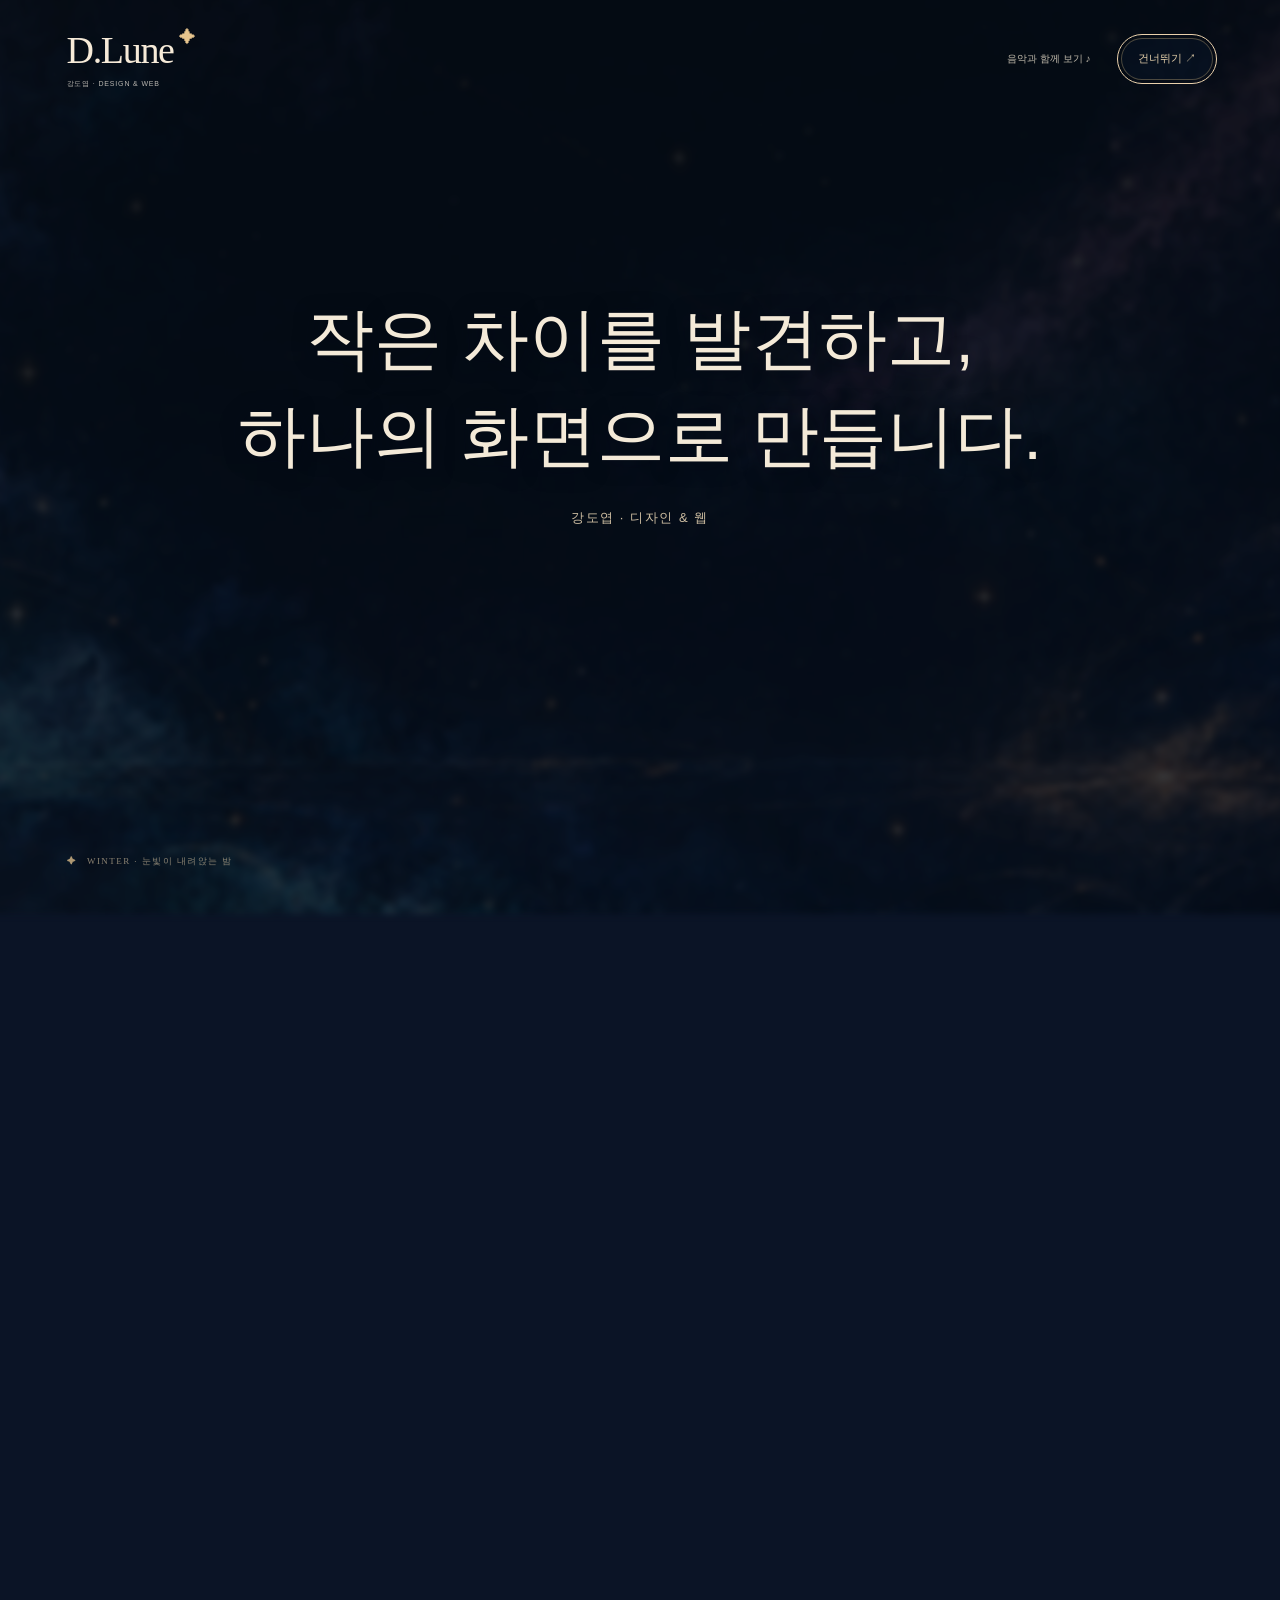
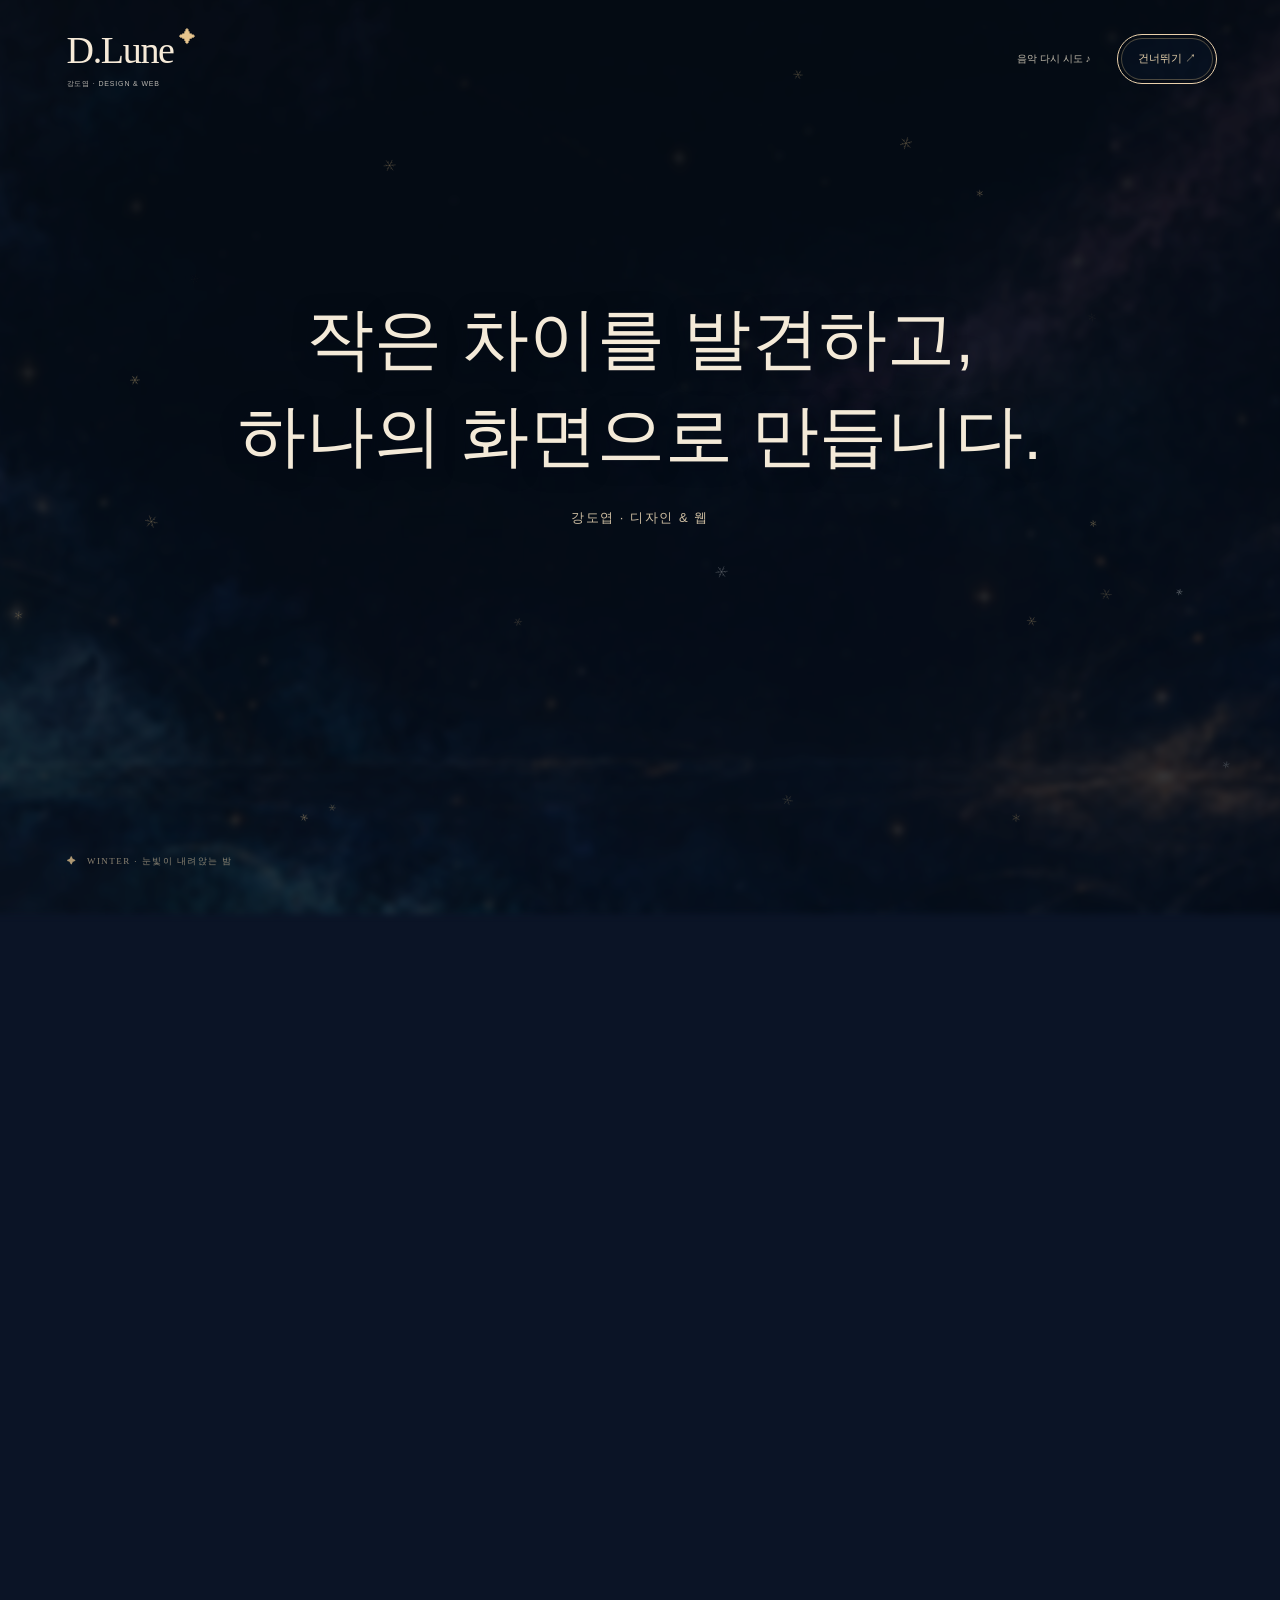
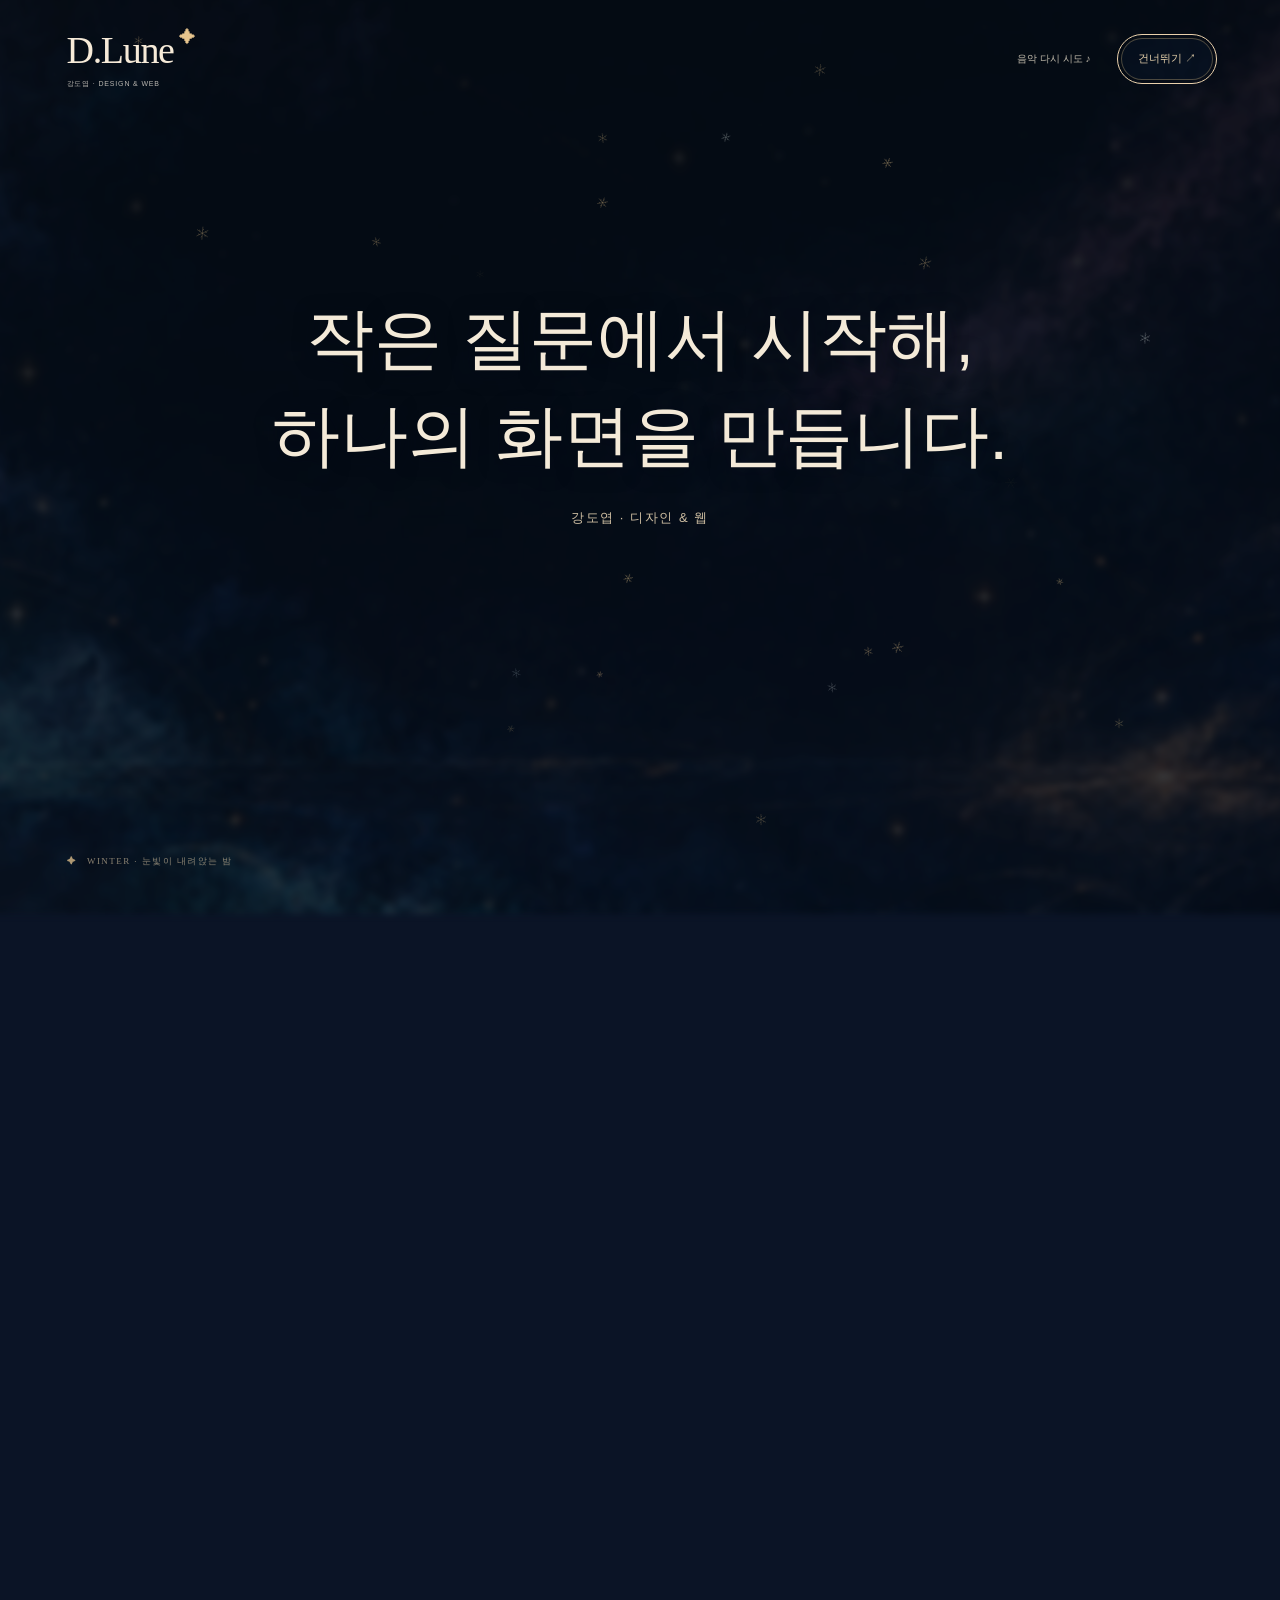
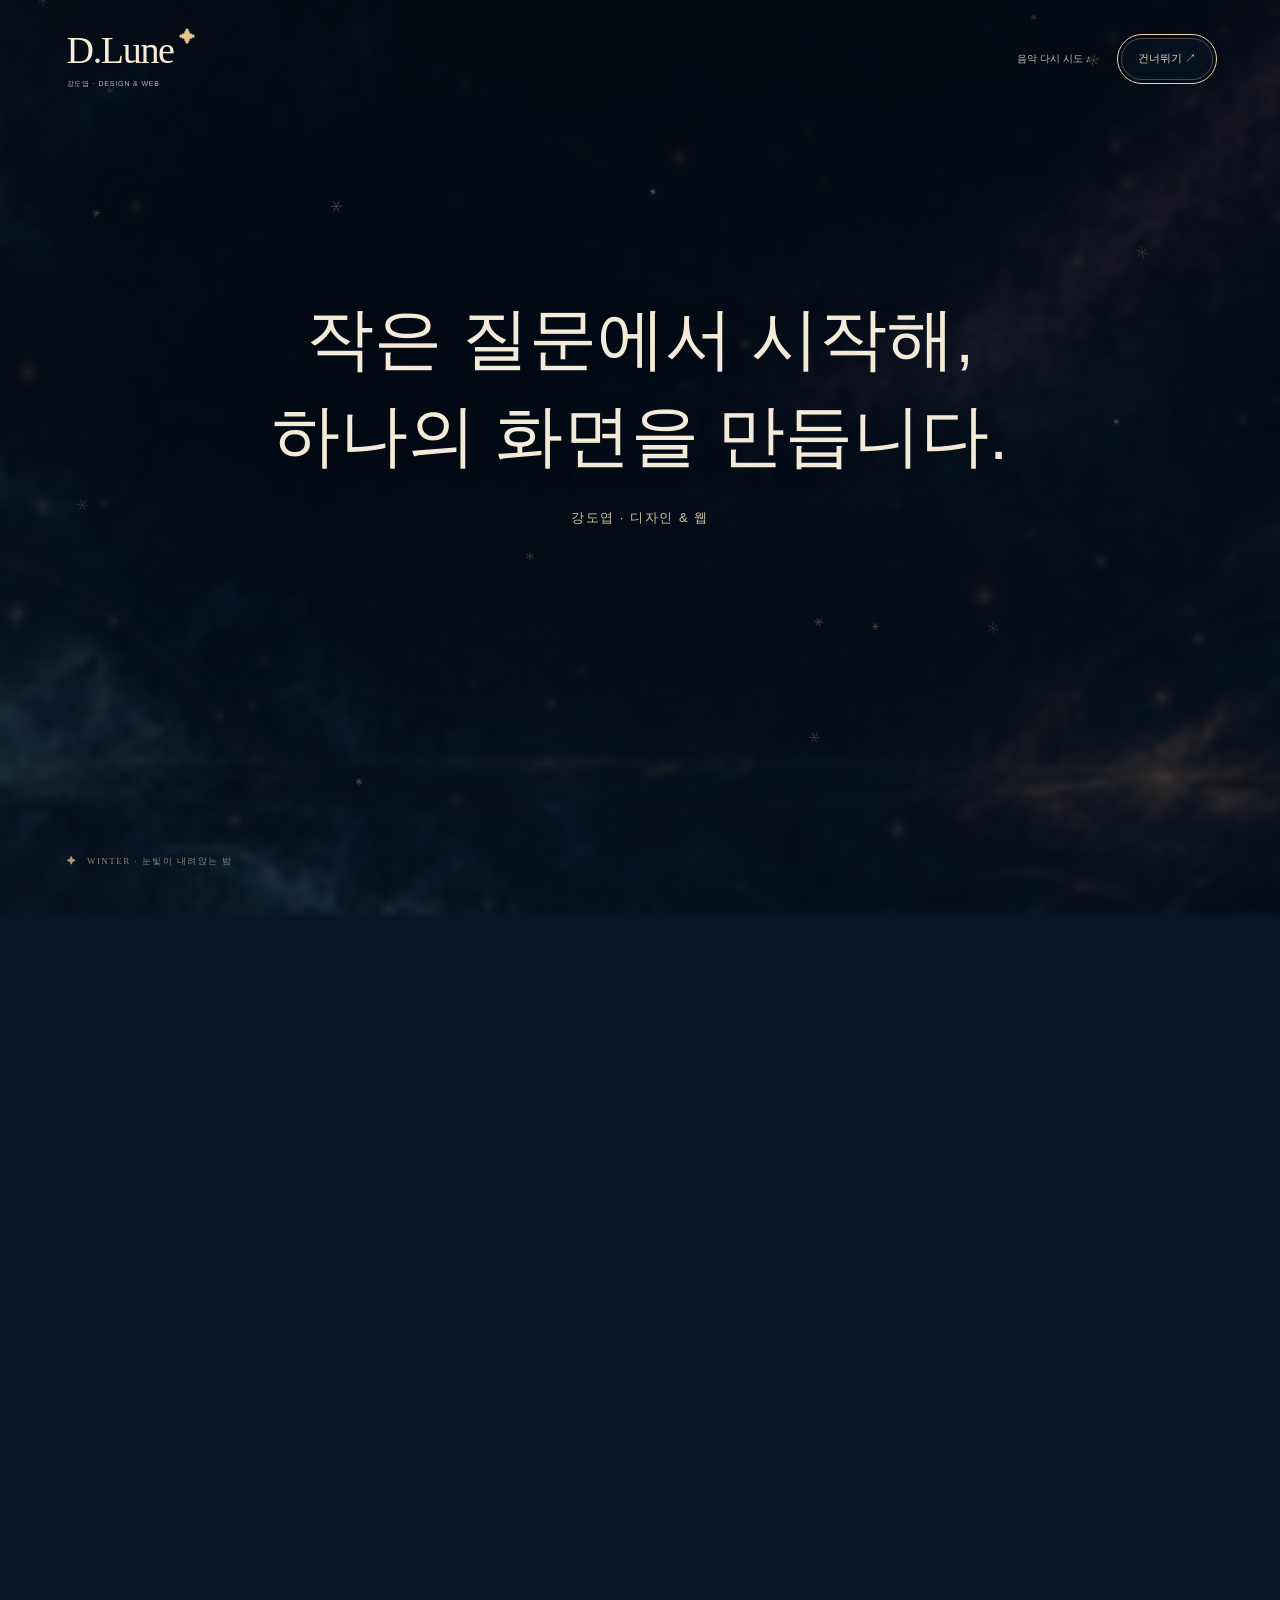
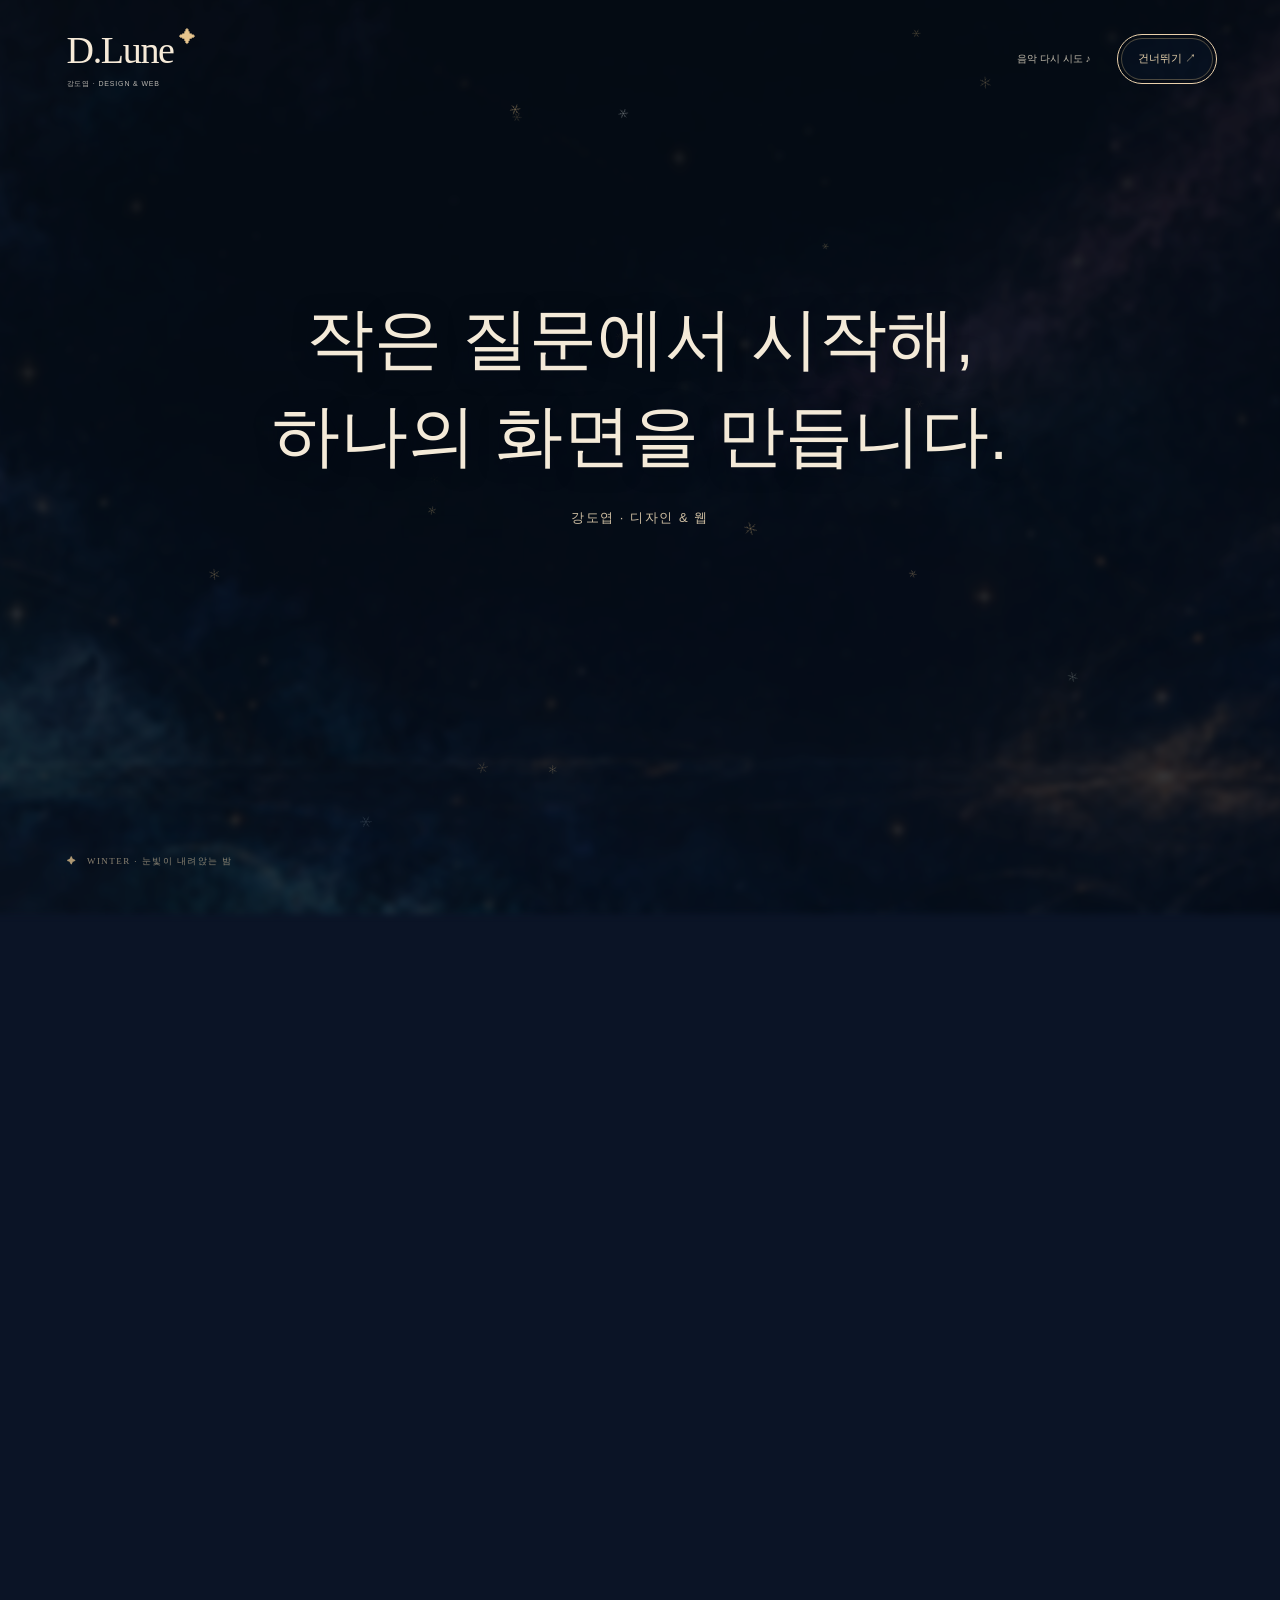
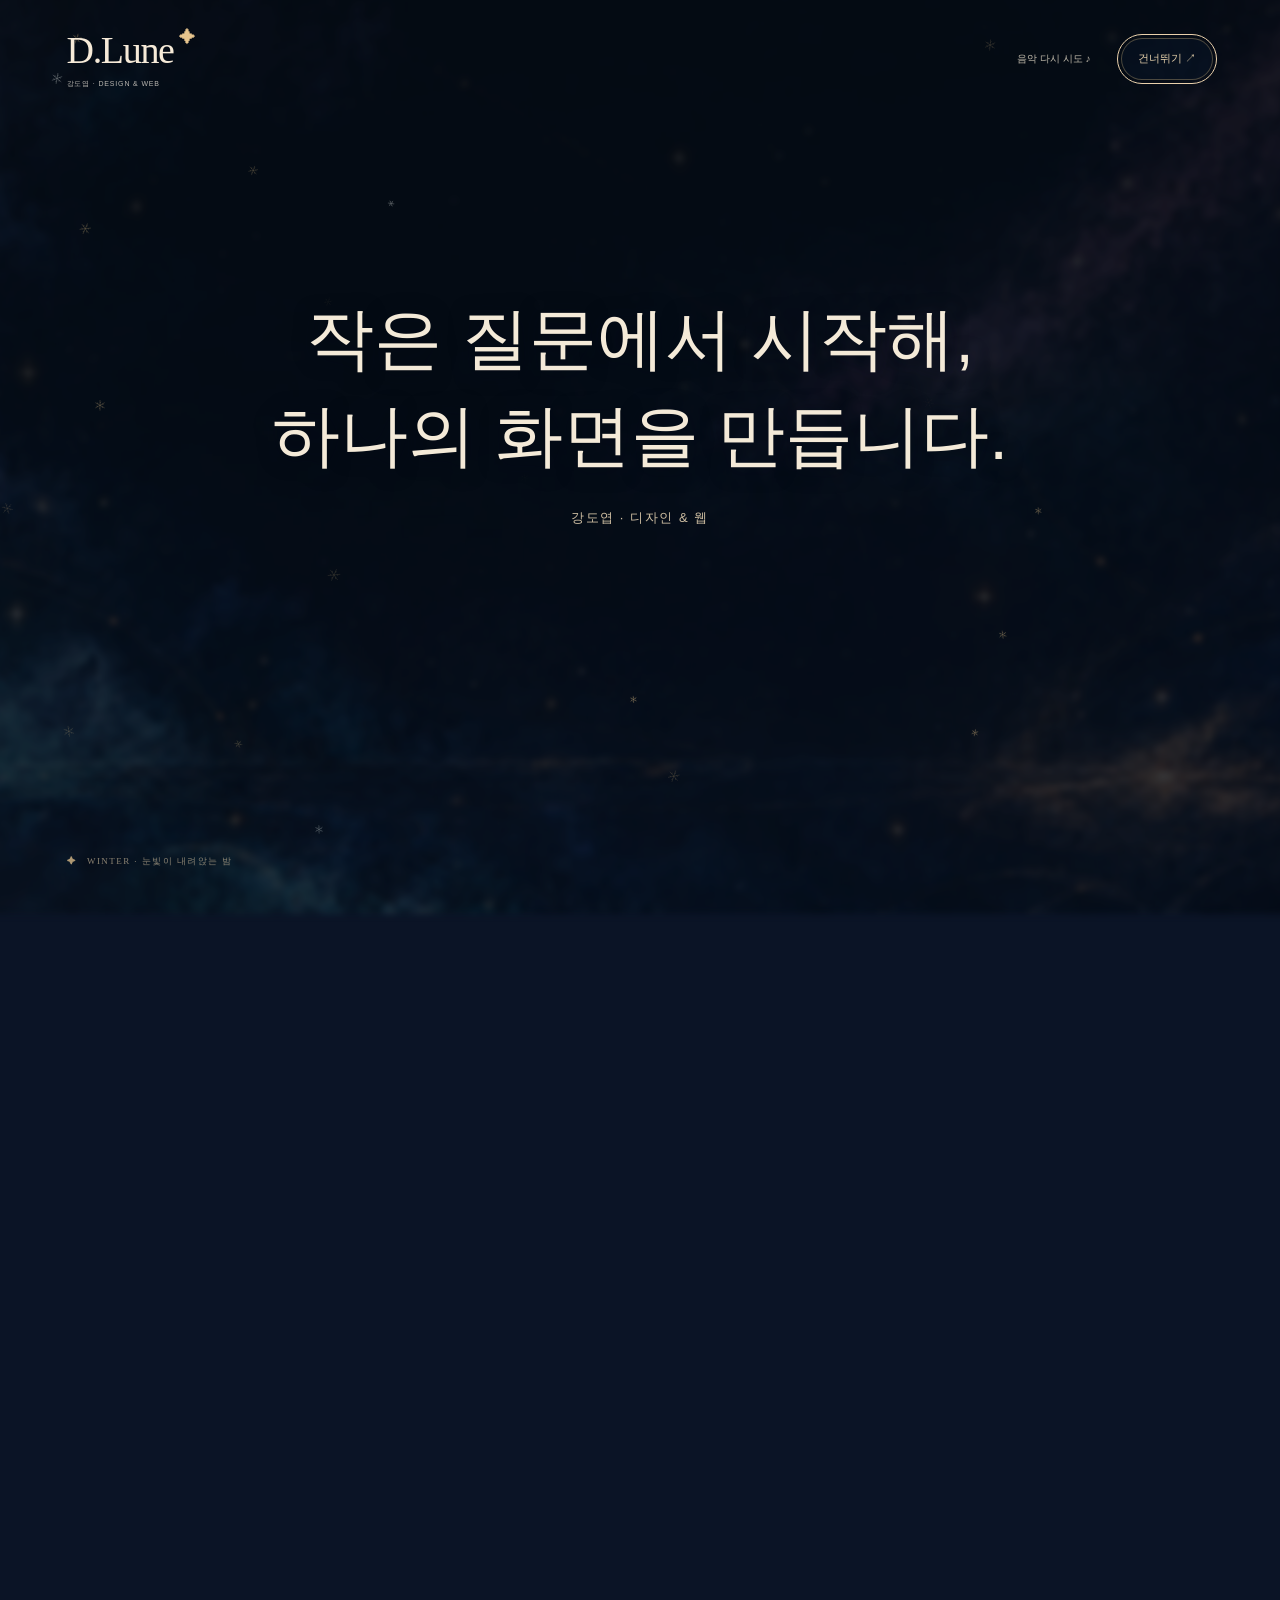
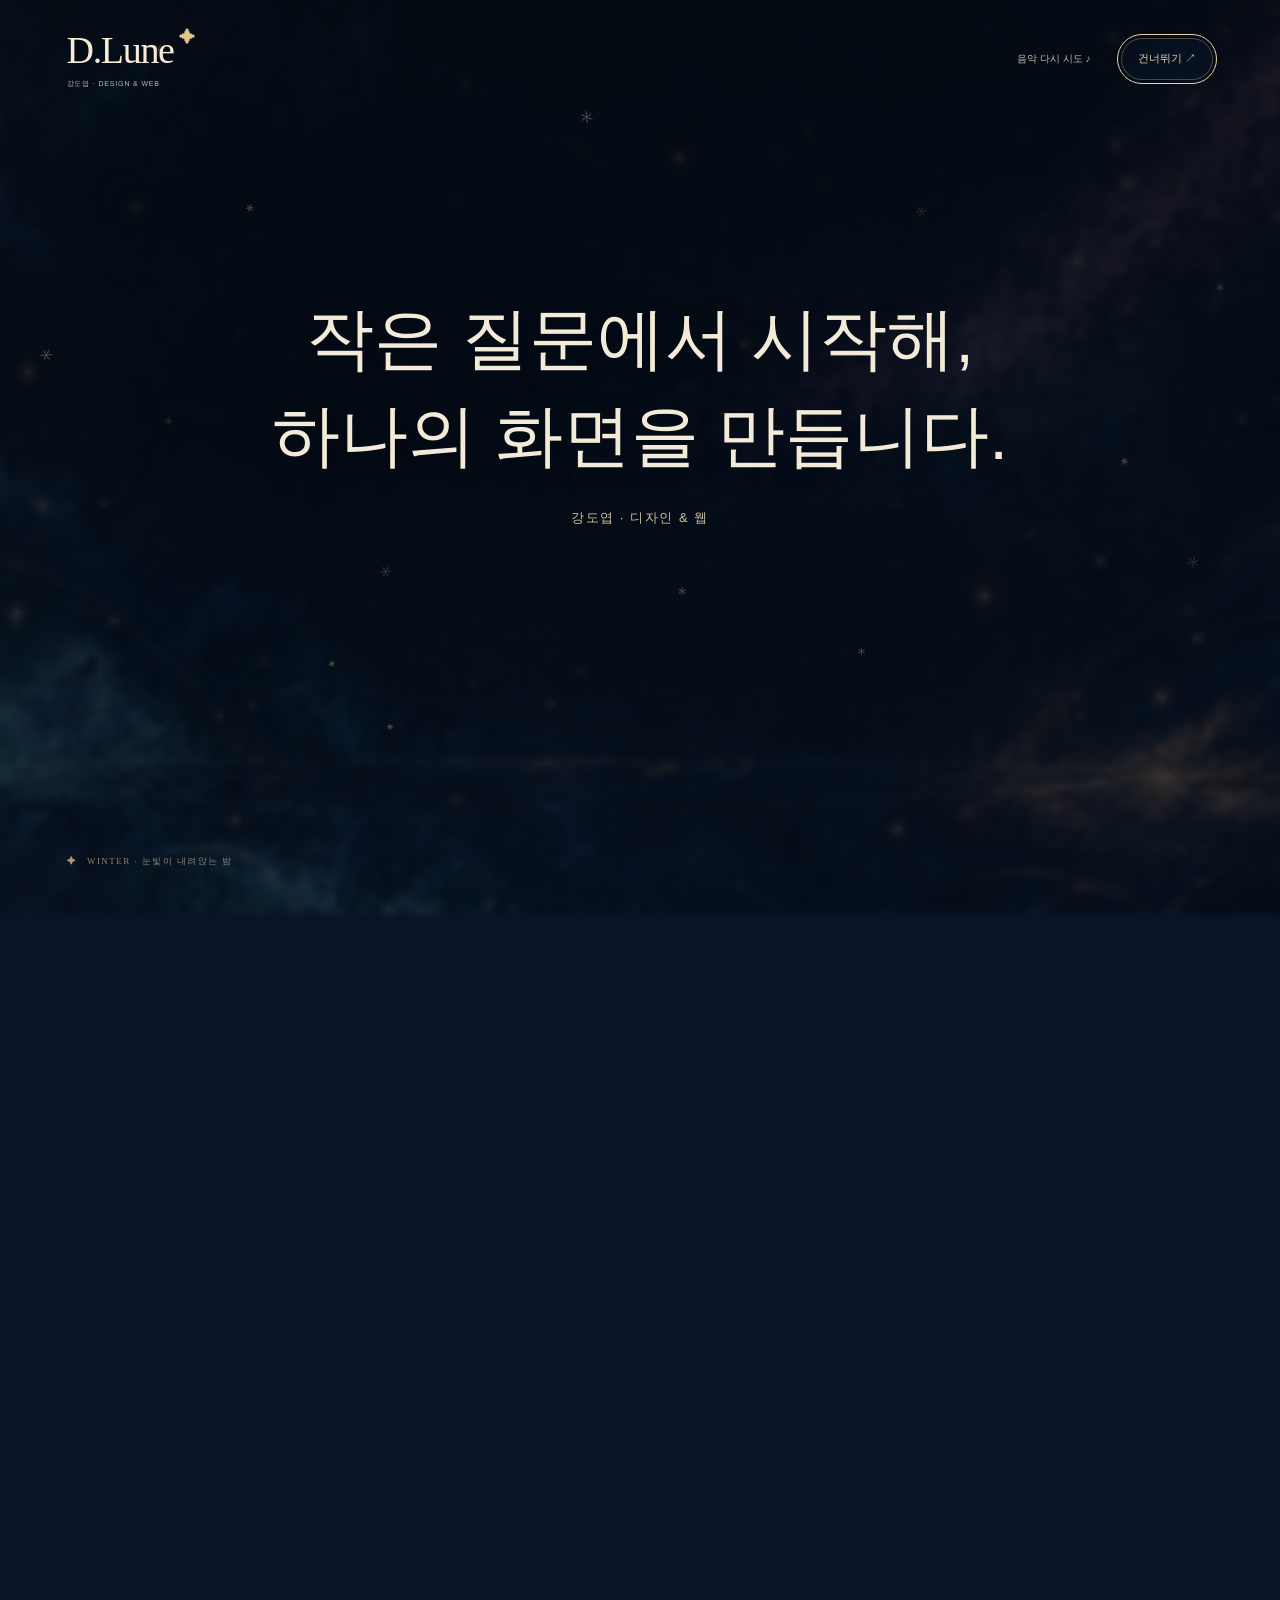
